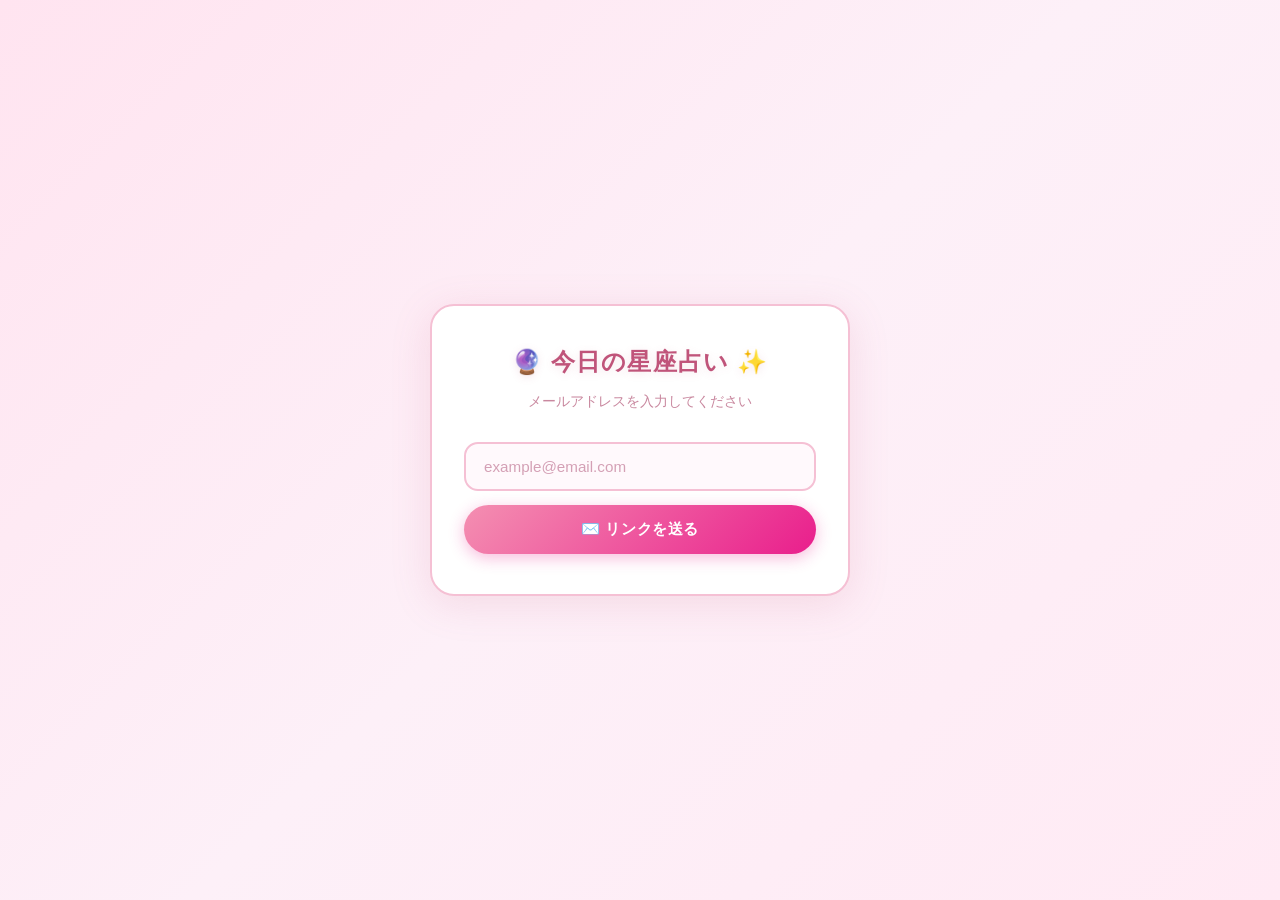
==== index.html @ a54e71fd "Add files via upload" ====
<!DOCTYPE html>
<html lang="ja">
<head>
  <meta charset="UTF-8">
  <meta name="viewport" content="width=device-width, initial-scale=1.0">
  <title>🔮 今日の星座占い ✨</title>

  <!-- PWA -->
  <link rel="manifest" href="manifest.json">
  <meta name="theme-color" content="#ff69b4">

  <!-- iOS ホーム画面対応 -->
  <meta name="apple-mobile-web-app-capable" content="yes">
  <meta name="apple-mobile-web-app-status-bar-style" content="black-translucent">
  <meta name="apple-mobile-web-app-title" content="星座占い">
  <link rel="apple-touch-icon" href="icons/icon-192.png">

  <link rel="stylesheet" href="style.css">
</head>
<body>
  <!-- 認証画面 -->
  <div id="auth-screen" class="auth-screen" hidden>
    <div class="auth-card">
      <h1 class="auth-title">🔮 今日の星座占い ✨</h1>
      <p class="auth-subtitle">メールアドレスを入力してください</p>

      <div id="auth-form-area">
        <div class="auth-input-wrap">
          <input
            type="email"
            id="auth-email"
            class="auth-input"
            placeholder="example@email.com"
            autocomplete="email"
          />
        </div>
        <button id="auth-submit-btn" class="auth-submit-btn">
          ✉️ リンクを送る
        </button>
        <p id="auth-error" class="auth-error" hidden></p>
      </div>

    </div>
  </div>

  <div class="container" hidden>
    <header>
      <h1>🔮 今日の星座占い ✨</h1>
      <p class="date" id="today-date"></p>
    </header>

    <!-- Page: top -->
    <section id="page-top" class="page">

      <!-- PWAインストールバナー -->
      <div id="install-banner" class="install-banner" hidden>
        <span class="install-banner-icon">📲</span>
        <span class="install-banner-text" id="install-banner-text">ホーム画面に追加できるよ！</span>
        <button id="install-btn" class="install-btn">追加する</button>
        <button id="install-close" class="install-close" aria-label="閉じる">✕</button>
      </div>

      <!-- iOSインストール手順ポップアップ -->
      <div id="ios-popup-overlay" class="ios-popup-overlay" hidden></div>
      <div id="ios-popup" class="ios-popup" hidden>
        <button id="ios-popup-close" class="ios-popup-close" aria-label="閉じる">✕</button>
        <p class="ios-popup-title">📲 ホーム画面への追加方法</p>
        <ul class="ios-steps">
          <li>
            <span class="step-num">1</span>
            <span class="step-body">画面下部の <strong>共有ボタン</strong> をタップ<br><span class="step-sub">「⬆️」のマークのボタンです</span></span>
          </li>
          <li>
            <span class="step-num">2</span>
            <span class="step-body">メニューをスクロールして<br><strong>「ホーム画面に追加」</strong> をタップ<br><span class="step-sub">「＋」マークのアイコンが目印です</span></span>
          </li>
          <li>
            <span class="step-num">3</span>
            <span class="step-body">右上の <strong>「追加」</strong> をタップして完了！<br><span class="step-sub">アプリのように起動できるよ🌟</span></span>
          </li>
        </ul>
      </div>

      <p class="label">💫 星座を選んでね 💫</p>
      <div class="sign-grid" id="sign-grid"></div>
    </section>

    <!-- Page: 総合運 -->
    <section id="page-overall" class="page" hidden>
      <div class="fortune-title-block">
        <h2 class="fortune-title" id="overall-title"></h2>
        <p class="lucky-inline">
          <span>🍀 ラッキーカラー：<span id="lucky-color"></span></span>
          <span>🔢 ラッキーナンバー：<span id="lucky-number"></span></span>
        </p>
      </div>
      <div class="fortune-card card-overall">
        <div class="stars" id="stars-overall"></div>
        <p class="fortune-text" id="text-overall"></p>
      </div>
      <div class="nav-buttons">
        <button class="nav-btn back-btn" id="overall-back">← 戻る</button>
        <button class="nav-btn next-btn" id="overall-next">次へ →</button>
      </div>
    </section>

    <!-- Page: 恋愛運 -->
    <section id="page-love" class="page" hidden>
      <div class="fortune-title-block">
        <h2 class="fortune-title" id="love-title"></h2>
      </div>
      <div class="fortune-card card-love">
        <div class="stars" id="stars-love"></div>
        <p class="fortune-text" id="text-love"></p>
      </div>
      <div class="nav-buttons">
        <button class="nav-btn back-btn" id="love-back">← 戻る</button>
        <button class="nav-btn next-btn" id="love-next">次へ →</button>
      </div>
    </section>

    <!-- Page: 仕事運 -->
    <section id="page-work" class="page" hidden>
      <div class="fortune-title-block">
        <h2 class="fortune-title" id="work-title"></h2>
      </div>
      <div class="fortune-card card-work">
        <div class="stars" id="stars-work"></div>
        <p class="fortune-text" id="text-work"></p>
      </div>
      <div class="nav-buttons">
        <button class="nav-btn back-btn" id="work-back">← 戻る</button>
        <button class="nav-btn next-btn" id="work-next">次へ →</button>
      </div>
    </section>

    <!-- Page: 金運 -->
    <section id="page-money" class="page" hidden>
      <div class="fortune-title-block">
        <h2 class="fortune-title" id="money-title"></h2>
      </div>
      <div class="fortune-card card-money">
        <div class="stars" id="stars-money"></div>
        <p class="fortune-text" id="text-money"></p>
      </div>
      <div class="nav-buttons">
        <button class="nav-btn back-btn" id="money-back">← 戻る</button>
        <button class="nav-btn next-btn next-btn-top" id="money-next">🏠 トップへ</button>
      </div>
    </section>
  </div>

  <script src="auth.js"></script>
  <script src="script.js"></script>
  <script>
    if ('serviceWorker' in navigator) {
      navigator.serviceWorker.register('./service-worker.js');
    }
  </script>
</body>
</html>
---- style.css ----
/* ── Auth Screen ── */
.auth-screen {
  position: fixed;
  inset: 0;
  background: linear-gradient(135deg, #ffe4f0 0%, #fdf0f8 50%, #ffeaf4 100%);
  display: flex;
  align-items: center;
  justify-content: center;
  z-index: 200;
  padding: 20px;
}

.auth-card {
  background: #fff;
  border-radius: 24px;
  padding: 40px 32px;
  border: 2px solid #f5c0d4;
  box-shadow: 0 8px 40px rgba(192, 84, 122, 0.15);
  width: 100%;
  max-width: 420px;
  text-align: center;
  animation: pageEnter 0.4s cubic-bezier(0.34, 1.56, 0.64, 1);
}

.auth-title {
  font-size: 1.5rem;
  font-weight: 700;
  color: #c0547a;
  letter-spacing: 0.05em;
  text-shadow: 0 2px 8px rgba(192, 84, 122, 0.15);
  margin-bottom: 12px;
}

.auth-subtitle {
  font-size: 0.85rem;
  color: #c9889f;
  line-height: 1.7;
  margin-bottom: 28px;
}

.auth-input-wrap {
  margin-bottom: 14px;
}

.auth-input {
  width: 100%;
  padding: 14px 18px;
  border: 2px solid #f5c0d4;
  border-radius: 14px;
  font-size: 0.95rem;
  font-family: inherit;
  color: #5a3a4a;
  background: #fff9fc;
  outline: none;
  transition: border-color 0.2s ease, box-shadow 0.2s ease;
}

.auth-input:focus {
  border-color: #e8799c;
  box-shadow: 0 0 0 3px rgba(232, 121, 156, 0.15);
}

.auth-input::placeholder {
  color: #d4a0b5;
}

.auth-submit-btn {
  width: 100%;
  padding: 14px;
  background: linear-gradient(135deg, #f48fb1, #e91e8c);
  border: none;
  border-radius: 50px;
  color: #fff;
  font-family: inherit;
  font-size: 0.95rem;
  font-weight: 700;
  cursor: pointer;
  box-shadow: 0 4px 16px rgba(233, 30, 140, 0.3);
  transition: all 0.2s ease;
  letter-spacing: 0.04em;
}

.auth-submit-btn:hover {
  transform: translateY(-2px);
  box-shadow: 0 6px 20px rgba(233, 30, 140, 0.4);
}

.auth-submit-btn:disabled {
  opacity: 0.6;
  cursor: not-allowed;
  transform: none;
}

.auth-error {
  margin-top: 10px;
  font-size: 0.8rem;
  color: #e05a7a;
  background: #fff0f3;
  border: 1px solid #f5c0d4;
  border-radius: 10px;
  padding: 8px 14px;
}

.auth-sent-area {
  animation: pageEnter 0.4s cubic-bezier(0.34, 1.56, 0.64, 1);
}

.auth-sent-icon {
  font-size: 3rem;
  margin-bottom: 14px;
}

.auth-sent-title {
  font-size: 1.1rem;
  font-weight: 700;
  color: #c0547a;
  margin-bottom: 10px;
}

.auth-sent-desc {
  font-size: 0.84rem;
  color: #c9889f;
  line-height: 1.7;
  margin-bottom: 20px;
}

.auth-resend-btn {
  font-family: inherit;
  font-size: 0.8rem;
  font-weight: 600;
  padding: 8px 22px;
  border-radius: 50px;
  border: 2px solid #f5c0d4;
  background: #fff;
  color: #c0547a;
  cursor: pointer;
  transition: all 0.2s ease;
}

.auth-resend-btn:hover {
  border-color: #e8799c;
  box-shadow: 0 2px 8px rgba(192, 84, 122, 0.18);
}

*, *::before, *::after {
  box-sizing: border-box;
  margin: 0;
  padding: 0;
}

body {
  font-family: 'Hiragino Kaku Gothic ProN', 'Hiragino Sans', sans-serif;
  background: linear-gradient(135deg, #ffe4f0 0%, #fdf0f8 50%, #ffeaf4 100%);
  min-height: 100vh;
  color: #5a3a4a;
}

.container {
  max-width: 660px;
  margin: 0 auto;
  padding: 40px 20px 100px;
}

/* Header */
header {
  text-align: center;
  margin-bottom: 36px;
}

h1 {
  font-size: 1.6rem;
  font-weight: 700;
  color: #c0547a;
  letter-spacing: 0.05em;
  text-shadow: 0 2px 8px rgba(192, 84, 122, 0.15);
}

.date {
  margin-top: 8px;
  font-size: 0.8rem;
  color: #c9889f;
}

/* Page transitions */
.page {
  animation: pageEnter 0.35s cubic-bezier(0.34, 1.56, 0.64, 1);
}

@keyframes pageEnter {
  from { opacity: 0; transform: scale(0.97) translateY(10px); }
  to   { opacity: 1; transform: scale(1) translateY(0); }
}

/* ── PWA Install Banner ── */
.install-banner {
  display: flex;
  align-items: center;
  gap: 8px;
  background: linear-gradient(135deg, #fff0f7, #ffe4f0);
  border: 1.5px solid #f5c0d4;
  border-radius: 14px;
  padding: 10px 12px;
  margin-bottom: 16px;
  box-shadow: 0 2px 10px rgba(192, 84, 122, 0.12);
  animation: pageEnter 0.4s cubic-bezier(0.34, 1.56, 0.64, 1);
}

.install-banner-icon {
  font-size: 1.3rem;
  flex-shrink: 0;
}

.install-banner-text {
  flex: 1;
  font-size: 0.78rem;
  font-weight: 600;
  color: #c0547a;
  line-height: 1.4;
}

.install-btn {
  font-family: inherit;
  font-size: 0.75rem;
  font-weight: 700;
  padding: 6px 14px;
  border-radius: 50px;
  border: none;
  background: linear-gradient(135deg, #f48fb1, #e91e8c);
  color: #fff;
  cursor: pointer;
  white-space: nowrap;
  box-shadow: 0 2px 8px rgba(233, 30, 140, 0.3);
  flex-shrink: 0;
  transition: all 0.2s ease;
}

.install-btn:hover {
  box-shadow: 0 4px 12px rgba(233, 30, 140, 0.45);
  transform: translateY(-1px);
}

.install-close {
  background: none;
  border: none;
  color: #c9889f;
  font-size: 0.85rem;
  cursor: pointer;
  padding: 2px 4px;
  flex-shrink: 0;
  line-height: 1;
  transition: color 0.15s;
}

.install-close:hover {
  color: #c0547a;
}

/* ── iOS Popup ── */
.ios-popup-overlay {
  position: fixed;
  inset: 0;
  background: rgba(90, 40, 60, 0.4);
  backdrop-filter: blur(2px);
  z-index: 100;
}

.ios-popup {
  position: fixed;
  bottom: 0;
  left: 50%;
  transform: translateX(-50%);
  width: min(96vw, 460px);
  background: #fff;
  border-radius: 24px 24px 0 0;
  padding: 28px 24px 40px;
  z-index: 101;
  box-shadow: 0 -4px 32px rgba(192, 84, 122, 0.2);
  animation: slideUp 0.35s cubic-bezier(0.34, 1.3, 0.64, 1);
}

@keyframes slideUp {
  from { transform: translateX(-50%) translateY(100%); }
  to   { transform: translateX(-50%) translateY(0); }
}

.ios-popup-close {
  position: absolute;
  top: 14px;
  right: 16px;
  background: #f5e0ea;
  border: none;
  border-radius: 50%;
  width: 28px;
  height: 28px;
  font-size: 0.8rem;
  color: #c0547a;
  cursor: pointer;
  display: flex;
  align-items: center;
  justify-content: center;
  transition: background 0.15s;
}

.ios-popup-close:hover {
  background: #f5c0d4;
}

.ios-popup-title {
  font-size: 1rem;
  font-weight: 700;
  color: #c0547a;
  text-align: center;
  margin-bottom: 20px;
  letter-spacing: 0.03em;
}

.ios-steps {
  list-style: none;
  display: flex;
  flex-direction: column;
  gap: 14px;
}

.ios-steps li {
  display: flex;
  align-items: flex-start;
  gap: 12px;
}

.step-num {
  flex-shrink: 0;
  width: 26px;
  height: 26px;
  border-radius: 50%;
  background: linear-gradient(135deg, #f48fb1, #e91e8c);
  color: #fff;
  font-size: 0.78rem;
  font-weight: 700;
  display: flex;
  align-items: center;
  justify-content: center;
  margin-top: 1px;
}

.step-body {
  font-size: 0.85rem;
  color: #7a5060;
  line-height: 1.6;
}

.step-body strong {
  color: #c0547a;
}

.step-sub {
  font-size: 0.75rem;
  color: #c9889f;
}

/* Sign selector */
.label {
  font-size: 0.85rem;
  color: #c0547a;
  text-align: center;
  margin-bottom: 16px;
  font-weight: 600;
  letter-spacing: 0.05em;
}

.sign-grid {
  display: grid;
  grid-template-columns: repeat(4, 1fr);
  gap: 10px;
}

.sign-btn {
  background: #fff;
  border: 2px solid #f5c0d4;
  border-radius: 16px;
  padding: 14px 6px;
  cursor: pointer;
  text-align: center;
  transition: all 0.2s ease;
  display: flex;
  flex-direction: column;
  align-items: center;
  gap: 5px;
  box-shadow: 0 2px 8px rgba(192, 84, 122, 0.08);
}

.sign-btn:hover {
  border-color: #e8799c;
  transform: translateY(-2px);
  box-shadow: 0 6px 16px rgba(192, 84, 122, 0.18);
}

.sign-btn .btn-emoji {
  font-size: 1.5rem;
  line-height: 1;
}

.sign-btn .btn-name {
  font-size: 0.62rem;
  font-weight: 600;
  letter-spacing: 0.02em;
  color: #c0547a;
}

/* Fortune title block */
.fortune-title-block {
  text-align: center;
  margin-bottom: 24px;
  background: #fff;
  border-radius: 20px;
  padding: 24px 20px;
  border: 2px solid #f5c0d4;
  box-shadow: 0 4px 16px rgba(192, 84, 122, 0.1);
}

.fortune-title {
  font-size: 1.65rem;
  font-weight: 700;
  color: #c0547a;
  letter-spacing: 0.03em;
  line-height: 1.4;
}

@media (max-width: 420px) {
  .fortune-title {
    font-size: 1.3rem;
  }
}

/* Fortune card */
.fortune-card {
  background: #fff;
  border-radius: 18px;
  padding: 28px 24px;
  border: 2px solid #f5c0d4;
  box-shadow: 0 3px 12px rgba(192, 84, 122, 0.08);
  margin-bottom: 16px;
}

.card-overall { border-color: #f5c0d4; }
.card-love    { border-color: #f9b4cc; }
.card-work    { border-color: #c8d8f5; }
.card-money   { border-color: #b8e8c8; }

.stars {
  font-size: 1.3rem;
  margin-bottom: 16px;
  letter-spacing: 2px;
}

.fortune-text {
  font-size: 0.9rem;
  line-height: 1.85;
  color: #7a5060;
}

/* Lucky inline (総合運タイトル下) */
.lucky-inline {
  display: flex;
  justify-content: center;
  flex-wrap: wrap;
  gap: 16px;
  margin-top: 10px;
  font-size: 0.75rem;
  color: #c9889f;
  font-weight: 600;
}

/* Lucky boxes */
.lucky-box {
  background: #fff;
  border-radius: 14px;
  padding: 14px 20px;
  border: 2px solid #f5c0d4;
  display: flex;
  align-items: center;
  justify-content: space-between;
  margin-bottom: 10px;
  box-shadow: 0 2px 8px rgba(192, 84, 122, 0.07);
}

.lucky-title {
  font-size: 0.78rem;
  color: #c9889f;
  font-weight: 600;
}

.lucky-value {
  font-size: 0.85rem;
  font-weight: 700;
  color: #c0547a;
  background: linear-gradient(135deg, #fce4ec, #ffeaf4);
  padding: 4px 14px;
  border-radius: 20px;
  border: 1px solid #f5c0d4;
}

/* Navigation buttons */
.nav-buttons {
  display: flex;
  justify-content: space-between;
  align-items: center;
  margin-top: 28px;
}

.nav-btn {
  font-family: inherit;
  font-size: 0.88rem;
  font-weight: 700;
  padding: 12px 24px;
  border-radius: 50px;
  cursor: pointer;
  transition: all 0.2s ease;
  letter-spacing: 0.04em;
}

.back-btn {
  background: #fff;
  border: 2px solid #f5c0d4;
  color: #c0547a;
  box-shadow: 0 2px 8px rgba(192, 84, 122, 0.08);
}

.back-btn:hover {
  border-color: #e8799c;
  transform: translateX(-2px);
  box-shadow: 0 4px 12px rgba(192, 84, 122, 0.18);
}

.next-btn {
  background: linear-gradient(135deg, #f48fb1, #e91e8c);
  border: none;
  color: #fff;
  box-shadow: 0 4px 16px rgba(233, 30, 140, 0.3);
}

.next-btn:hover {
  transform: translateX(2px);
  box-shadow: 0 6px 20px rgba(233, 30, 140, 0.4);
}

.next-btn-top {
  background: linear-gradient(135deg, #a78bfa, #c084fc);
  box-shadow: 0 4px 16px rgba(167, 139, 250, 0.35);
}

.next-btn-top:hover {
  box-shadow: 0 6px 20px rgba(167, 139, 250, 0.5);
}

@media (max-width: 420px) {
  .sign-grid {
    grid-template-columns: repeat(3, 1fr);
  }
  h1 {
    font-size: 1.3rem;
  }
  .nav-btn {
    padding: 10px 18px;
    font-size: 0.82rem;
  }
}
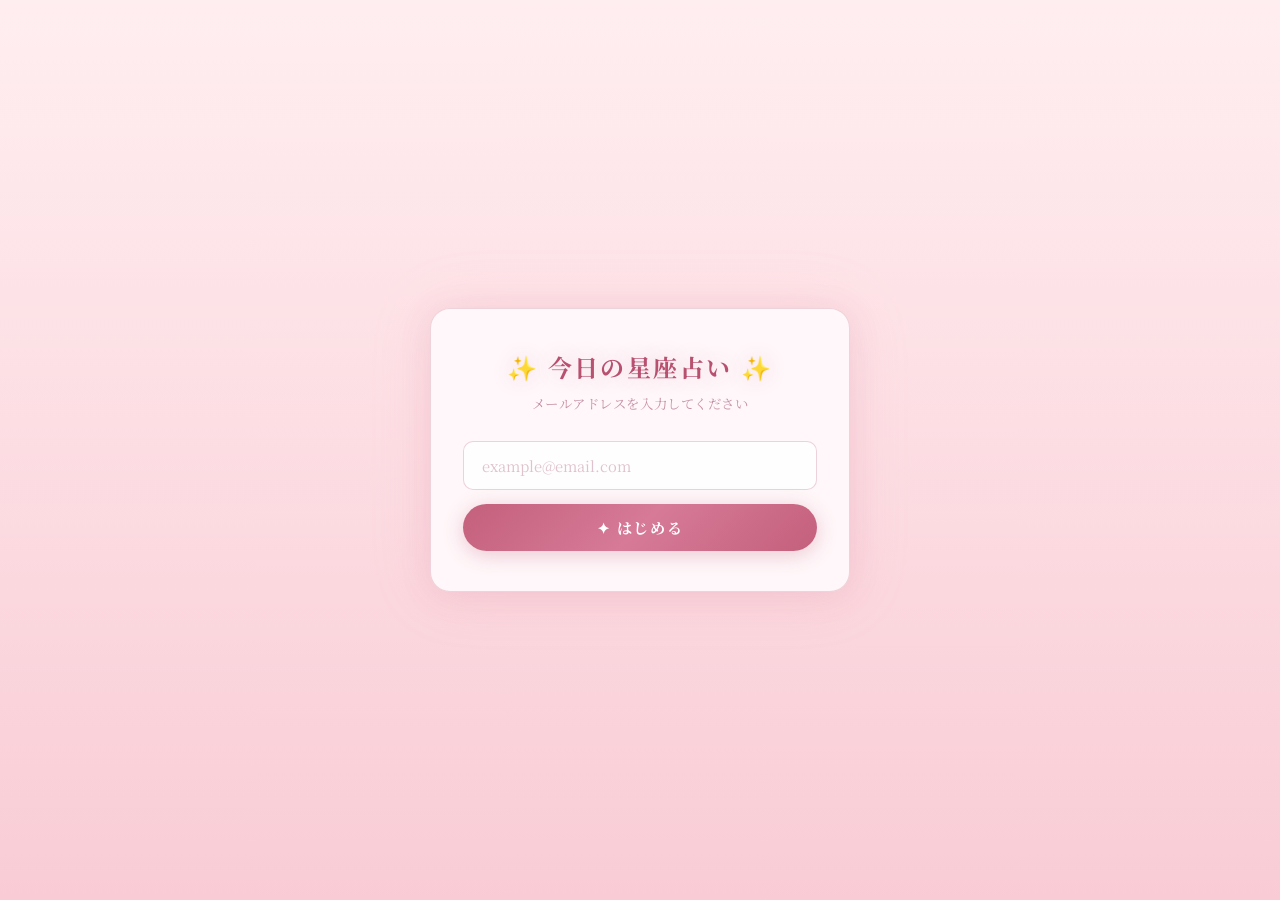
==== commit d797edc2: "Add files via upload" ====
--- a/index.html
+++ b/index.html
@@ -3,11 +3,12 @@
 <head>
   <meta charset="UTF-8">
   <meta name="viewport" content="width=device-width, initial-scale=1.0">
-  <title>🔮 今日の星座占い ✨</title>
+  <title>✨ 今日の星座占い ✨</title>
+  <link rel="icon" href="favicon.png" type="image/png">
 
   <!-- PWA -->
   <link rel="manifest" href="manifest.json">
-  <meta name="theme-color" content="#ff69b4">
+  <meta name="theme-color" content="#0d1540">
 
   <!-- iOS ホーム画面対応 -->
   <meta name="apple-mobile-web-app-capable" content="yes">
@@ -18,10 +19,14 @@
   <link rel="stylesheet" href="style.css">
 </head>
 <body>
+
+  <!-- 星空背景 -->
+  <div id="stars-bg"></div>
+
   <!-- 認証画面 -->
   <div id="auth-screen" class="auth-screen" hidden>
     <div class="auth-card">
-      <h1 class="auth-title">🔮 今日の星座占い ✨</h1>
+      <h1 class="auth-title">✨ 今日の星座占い ✨</h1>
       <p class="auth-subtitle">メールアドレスを入力してください</p>
 
       <div id="auth-form-area">
@@ -35,7 +40,7 @@
           />
         </div>
         <button id="auth-submit-btn" class="auth-submit-btn">
-          ✉️ リンクを送る
+          ✦ はじめる
         </button>
         <p id="auth-error" class="auth-error" hidden></p>
       </div>
@@ -45,7 +50,7 @@
 
   <div class="container" hidden>
     <header>
-      <h1>🔮 今日の星座占い ✨</h1>
+      <h1>✦ 美女の星占い ✦</h1>
       <p class="date" id="today-date"></p>
     </header>
 
@@ -55,7 +60,7 @@
       <!-- PWAインストールバナー -->
       <div id="install-banner" class="install-banner" hidden>
         <span class="install-banner-icon">📲</span>
-        <span class="install-banner-text" id="install-banner-text">ホーム画面に追加できるよ！</span>
+        <span class="install-banner-text" id="install-banner-text">ホーム画面に追加できます</span>
         <button id="install-btn" class="install-btn">追加する</button>
         <button id="install-close" class="install-close" aria-label="閉じる">✕</button>
       </div>
@@ -76,74 +81,134 @@
           </li>
           <li>
             <span class="step-num">3</span>
-            <span class="step-body">右上の <strong>「追加」</strong> をタップして完了！<br><span class="step-sub">アプリのように起動できるよ🌟</span></span>
+            <span class="step-body">右上の <strong>「追加」</strong> をタップして完了<br><span class="step-sub">アプリのように起動できます ✦</span></span>
           </li>
         </ul>
       </div>
 
-      <p class="label">💫 星座を選んでね 💫</p>
+      <p class="label">✦ 星座を選んでください ✦</p>
       <div class="sign-grid" id="sign-grid"></div>
     </section>
 
     <!-- Page: 総合運 -->
-    <section id="page-overall" class="page" hidden>
-      <div class="fortune-title-block">
-        <h2 class="fortune-title" id="overall-title"></h2>
-        <p class="lucky-inline">
-          <span>🍀 ラッキーカラー：<span id="lucky-color"></span></span>
-          <span>🔢 ラッキーナンバー：<span id="lucky-number"></span></span>
-        </p>
-      </div>
-      <div class="fortune-card card-overall">
+    <section id="page-overall" class="page fortune-page" hidden>
+      <div class="fortune-img-area">
+        <div class="fortune-page-heading">✦ 美女の星占い ✦</div>
+        <div class="fortune-img-frame">
+          <img class="fortune-img" id="beauty-img-overall" src="" alt="">
+          <div class="sign-overlay-top">
+            <div class="sign-icon-sm" id="portrait-overall"></div>
+            <span class="sign-header-name" id="charname-overall"></span>
+          </div>
+          <div class="lucky-overlay">
+            <div class="lucky-overlay-inner">
+              <span class="lucky-overlay-badge">✦ ラッキーカラー：<span id="lucky-color"></span></span>
+              <span class="lucky-overlay-badge">✦ ラッキーナンバー：<span id="lucky-number"></span></span>
+            </div>
+          </div>
+        </div>
+        <div class="fortune-title-below">
+          <h2 class="fortune-title" id="overall-title"></h2>
+        </div>
+      </div>
+      <div class="fortune-content card-overall">
         <div class="stars" id="stars-overall"></div>
         <p class="fortune-text" id="text-overall"></p>
       </div>
-      <div class="nav-buttons">
+      <div class="nav-buttons fortune-nav">
         <button class="nav-btn back-btn" id="overall-back">← 戻る</button>
         <button class="nav-btn next-btn" id="overall-next">次へ →</button>
       </div>
     </section>
 
     <!-- Page: 恋愛運 -->
-    <section id="page-love" class="page" hidden>
-      <div class="fortune-title-block">
-        <h2 class="fortune-title" id="love-title"></h2>
-      </div>
-      <div class="fortune-card card-love">
+    <section id="page-love" class="page fortune-page" hidden>
+      <div class="fortune-img-area">
+        <div class="fortune-page-heading">✦ 美女の星占い ✦</div>
+        <div class="fortune-img-frame">
+          <img class="fortune-img" id="beauty-img-love" src="" alt="">
+          <div class="sign-overlay-top">
+            <div class="sign-icon-sm" id="portrait-love"></div>
+            <span class="sign-header-name" id="charname-love"></span>
+          </div>
+          <div class="lucky-overlay">
+            <div class="lucky-overlay-inner">
+              <span class="lucky-overlay-badge">✦ ラッキーカラー：<span id="lucky-color-love"></span></span>
+              <span class="lucky-overlay-badge">✦ ラッキーナンバー：<span id="lucky-number-love"></span></span>
+            </div>
+          </div>
+        </div>
+        <div class="fortune-title-below">
+          <h2 class="fortune-title" id="love-title"></h2>
+        </div>
+      </div>
+      <div class="fortune-content card-love">
         <div class="stars" id="stars-love"></div>
         <p class="fortune-text" id="text-love"></p>
       </div>
-      <div class="nav-buttons">
+      <div class="nav-buttons fortune-nav">
         <button class="nav-btn back-btn" id="love-back">← 戻る</button>
         <button class="nav-btn next-btn" id="love-next">次へ →</button>
       </div>
     </section>
 
     <!-- Page: 仕事運 -->
-    <section id="page-work" class="page" hidden>
-      <div class="fortune-title-block">
-        <h2 class="fortune-title" id="work-title"></h2>
-      </div>
-      <div class="fortune-card card-work">
+    <section id="page-work" class="page fortune-page" hidden>
+      <div class="fortune-img-area">
+        <div class="fortune-page-heading">✦ 美女の星占い ✦</div>
+        <div class="fortune-img-frame">
+          <img class="fortune-img" id="beauty-img-work" src="" alt="">
+          <div class="sign-overlay-top">
+            <div class="sign-icon-sm" id="portrait-work"></div>
+            <span class="sign-header-name" id="charname-work"></span>
+          </div>
+          <div class="lucky-overlay">
+            <div class="lucky-overlay-inner">
+              <span class="lucky-overlay-badge">✦ ラッキーカラー：<span id="lucky-color-work"></span></span>
+              <span class="lucky-overlay-badge">✦ ラッキーナンバー：<span id="lucky-number-work"></span></span>
+            </div>
+          </div>
+        </div>
+        <div class="fortune-title-below">
+          <h2 class="fortune-title" id="work-title"></h2>
+        </div>
+      </div>
+      <div class="fortune-content card-work">
         <div class="stars" id="stars-work"></div>
         <p class="fortune-text" id="text-work"></p>
       </div>
-      <div class="nav-buttons">
+      <div class="nav-buttons fortune-nav">
         <button class="nav-btn back-btn" id="work-back">← 戻る</button>
         <button class="nav-btn next-btn" id="work-next">次へ →</button>
       </div>
     </section>
 
     <!-- Page: 金運 -->
-    <section id="page-money" class="page" hidden>
-      <div class="fortune-title-block">
-        <h2 class="fortune-title" id="money-title"></h2>
-      </div>
-      <div class="fortune-card card-money">
+    <section id="page-money" class="page fortune-page" hidden>
+      <div class="fortune-img-area">
+        <div class="fortune-page-heading">✦ 美女の星占い ✦</div>
+        <div class="fortune-img-frame">
+          <img class="fortune-img" id="beauty-img-money" src="" alt="">
+          <div class="sign-overlay-top">
+            <div class="sign-icon-sm" id="portrait-money"></div>
+            <span class="sign-header-name" id="charname-money"></span>
+          </div>
+          <div class="lucky-overlay">
+            <div class="lucky-overlay-inner">
+              <span class="lucky-overlay-badge">✦ ラッキーカラー：<span id="lucky-color-money"></span></span>
+              <span class="lucky-overlay-badge">✦ ラッキーナンバー：<span id="lucky-number-money"></span></span>
+            </div>
+          </div>
+        </div>
+        <div class="fortune-title-below">
+          <h2 class="fortune-title" id="money-title"></h2>
+        </div>
+      </div>
+      <div class="fortune-content card-money">
         <div class="stars" id="stars-money"></div>
         <p class="fortune-text" id="text-money"></p>
       </div>
-      <div class="nav-buttons">
+      <div class="nav-buttons fortune-nav">
         <button class="nav-btn back-btn" id="money-back">← 戻る</button>
         <button class="nav-btn next-btn next-btn-top" id="money-next">🏠 トップへ</button>
       </div>
@@ -156,6 +221,18 @@
     if ('serviceWorker' in navigator) {
       navigator.serviceWorker.register('./service-worker.js');
     }
+    // 桜の花びら生成
+    (function() {
+      const bg = document.getElementById('stars-bg');
+      for (let i = 0; i < 28; i++) {
+        const b = document.createElement('span');
+        b.className = 'cherry-blossom';
+        const size = (Math.random() * 0.7 + 0.75).toFixed(2);
+        b.textContent = '🌸';
+        b.style.cssText = `font-size:${size}rem;left:${Math.random()*100}vw;top:${Math.random()*100}vh;animation-duration:${5+Math.random()*7}s;animation-delay:${Math.random()*6}s;`;
+        bg.appendChild(b);
+      }
+    })();
   </script>
 </body>
 </html>
--- a/style.css
+++ b/style.css
@@ -1,8 +1,56 @@
+@import url('https://fonts.googleapis.com/css2?family=Noto+Serif+JP:wght@300;400;500;700&display=swap');
+
+*, *::before, *::after { box-sizing: border-box; margin: 0; padding: 0; }
+
+:root {
+  --rose:       #b85070;
+  --rose-light: #d67a98;
+  --rose-dark:  #944862;
+  --bg-top:     #ffeef0;
+  --bg-mid:     #ffdde2;
+  --bg-btm:     #f9ccd5;
+  --card-bg:    rgba(255, 240, 245, 0.92);
+  --card-border:rgba(184, 80, 112, 0.22);
+  --text-main:  #9d6478;
+  --text-sub:   #c490a4;
+}
+
+body {
+  font-family: 'Noto Serif JP', 'Hiragino Mincho ProN', serif;
+  background: linear-gradient(180deg, var(--bg-top) 0%, var(--bg-mid) 50%, var(--bg-btm) 100%);
+  min-height: 100vh;
+  color: var(--text-main);
+  overflow-x: hidden;
+}
+
+/* ── Cherry Blossom Background ── */
+#stars-bg {
+  position: fixed;
+  inset: 0;
+  pointer-events: none;
+  z-index: 0;
+  overflow: hidden;
+}
+
+.cherry-blossom {
+  position: absolute;
+  pointer-events: none;
+  opacity: 0.35;
+  animation: floatBlossom ease-in-out infinite;
+  user-select: none;
+}
+
+@keyframes floatBlossom {
+  0%, 100% { transform: translateY(0) rotate(-5deg);   opacity: 0.35; }
+  33%       { transform: translateY(-18px) rotate(6deg); opacity: 0.28; }
+  66%       { transform: translateY(-8px) rotate(-9deg); opacity: 0.38; }
+}
+
 /* ── Auth Screen ── */
 .auth-screen {
   position: fixed;
   inset: 0;
-  background: linear-gradient(135deg, #ffe4f0 0%, #fdf0f8 50%, #ffeaf4 100%);
+  background: linear-gradient(180deg, var(--bg-top) 0%, var(--bg-btm) 100%);
   display: flex;
   align-items: center;
   justify-content: center;
@@ -11,63 +59,64 @@
 }
 
 .auth-card {
-  background: #fff;
-  border-radius: 24px;
+  background: rgba(255, 248, 250, 0.97);
+  border-radius: 20px;
   padding: 40px 32px;
-  border: 2px solid #f5c0d4;
-  box-shadow: 0 8px 40px rgba(192, 84, 122, 0.15);
+  border: 1px solid var(--card-border);
+  box-shadow: 0 4px 32px rgba(184,80,112,0.12), 0 0 60px rgba(255,180,200,0.18);
   width: 100%;
   max-width: 420px;
   text-align: center;
-  animation: pageEnter 0.4s cubic-bezier(0.34, 1.56, 0.64, 1);
+  animation: fadeUp 0.5s ease;
+}
+
+@keyframes fadeUp {
+  from { opacity: 0; transform: translateY(16px); }
+  to   { opacity: 1; transform: translateY(0); }
 }
 
 .auth-title {
   font-size: 1.5rem;
   font-weight: 700;
-  color: #c0547a;
-  letter-spacing: 0.05em;
-  text-shadow: 0 2px 8px rgba(192, 84, 122, 0.15);
-  margin-bottom: 12px;
+  color: var(--rose);
+  text-shadow: 0 0 20px rgba(184,80,112,0.25);
+  margin-bottom: 10px;
+  letter-spacing: 0.1em;
 }
 
 .auth-subtitle {
-  font-size: 0.85rem;
-  color: #c9889f;
-  line-height: 1.7;
+  font-size: 0.84rem;
+  color: var(--text-sub);
   margin-bottom: 28px;
-}
-
-.auth-input-wrap {
-  margin-bottom: 14px;
-}
+  letter-spacing: 0.04em;
+}
+
+.auth-input-wrap { margin-bottom: 14px; }
 
 .auth-input {
   width: 100%;
-  padding: 14px 18px;
-  border: 2px solid #f5c0d4;
-  border-radius: 14px;
-  font-size: 0.95rem;
+  padding: 13px 18px;
+  border: 1px solid rgba(184,80,112,0.25);
+  border-radius: 10px;
+  font-size: 0.92rem;
   font-family: inherit;
-  color: #5a3a4a;
-  background: #fff9fc;
+  color: var(--rose-dark);
+  background: rgba(255,255,255,0.85);
   outline: none;
-  transition: border-color 0.2s ease, box-shadow 0.2s ease;
+  transition: border-color 0.2s, box-shadow 0.2s;
 }
 
 .auth-input:focus {
-  border-color: #e8799c;
-  box-shadow: 0 0 0 3px rgba(232, 121, 156, 0.15);
-}
-
-.auth-input::placeholder {
-  color: #d4a0b5;
-}
+  border-color: var(--rose);
+  box-shadow: 0 0 0 2px rgba(184,80,112,0.12);
+}
+
+.auth-input::placeholder { color: rgba(196,144,164,0.55); }
 
 .auth-submit-btn {
   width: 100%;
-  padding: 14px;
-  background: linear-gradient(135deg, #f48fb1, #e91e8c);
+  padding: 13px;
+  background: linear-gradient(135deg, #c4607c, #d67a98, #c4607c);
   border: none;
   border-radius: 50px;
   color: #fff;
@@ -75,192 +124,120 @@
   font-size: 0.95rem;
   font-weight: 700;
   cursor: pointer;
-  box-shadow: 0 4px 16px rgba(233, 30, 140, 0.3);
-  transition: all 0.2s ease;
-  letter-spacing: 0.04em;
+  letter-spacing: 0.1em;
+  box-shadow: 0 4px 20px rgba(184,80,112,0.28);
+  transition: all 0.2s;
 }
 
 .auth-submit-btn:hover {
   transform: translateY(-2px);
-  box-shadow: 0 6px 20px rgba(233, 30, 140, 0.4);
-}
-
-.auth-submit-btn:disabled {
-  opacity: 0.6;
-  cursor: not-allowed;
-  transform: none;
-}
+  box-shadow: 0 8px 30px rgba(184,80,112,0.42);
+}
+
+.auth-submit-btn:disabled { opacity: 0.5; cursor: not-allowed; transform: none; }
 
 .auth-error {
   margin-top: 10px;
   font-size: 0.8rem;
-  color: #e05a7a;
-  background: #fff0f3;
-  border: 1px solid #f5c0d4;
-  border-radius: 10px;
+  color: #c04060;
+  background: rgba(200,50,80,0.06);
+  border: 1px solid rgba(200,80,100,0.22);
+  border-radius: 8px;
   padding: 8px 14px;
 }
 
-.auth-sent-area {
-  animation: pageEnter 0.4s cubic-bezier(0.34, 1.56, 0.64, 1);
-}
-
-.auth-sent-icon {
-  font-size: 3rem;
-  margin-bottom: 14px;
-}
-
-.auth-sent-title {
-  font-size: 1.1rem;
-  font-weight: 700;
-  color: #c0547a;
-  margin-bottom: 10px;
-}
-
-.auth-sent-desc {
-  font-size: 0.84rem;
-  color: #c9889f;
-  line-height: 1.7;
-  margin-bottom: 20px;
-}
-
-.auth-resend-btn {
-  font-family: inherit;
-  font-size: 0.8rem;
-  font-weight: 600;
-  padding: 8px 22px;
-  border-radius: 50px;
-  border: 2px solid #f5c0d4;
-  background: #fff;
-  color: #c0547a;
-  cursor: pointer;
-  transition: all 0.2s ease;
-}
-
-.auth-resend-btn:hover {
-  border-color: #e8799c;
-  box-shadow: 0 2px 8px rgba(192, 84, 122, 0.18);
-}
-
-*, *::before, *::after {
-  box-sizing: border-box;
-  margin: 0;
-  padding: 0;
-}
-
-body {
-  font-family: 'Hiragino Kaku Gothic ProN', 'Hiragino Sans', sans-serif;
-  background: linear-gradient(135deg, #ffe4f0 0%, #fdf0f8 50%, #ffeaf4 100%);
-  min-height: 100vh;
-  color: #5a3a4a;
-}
-
+/* ── Container ── */
 .container {
-  max-width: 660px;
+  max-width: 430px;
   margin: 0 auto;
-  padding: 40px 20px 100px;
-}
-
-/* Header */
+  padding: 28px 16px 100px;
+  position: relative;
+  z-index: 1;
+}
+
+/* ── Header ── */
 header {
   text-align: center;
-  margin-bottom: 36px;
+  margin-bottom: 32px;
+  padding-bottom: 20px;
+  border-bottom: 1px solid rgba(184,80,112,0.18);
 }
 
 h1 {
-  font-size: 1.6rem;
-  font-weight: 700;
-  color: #c0547a;
-  letter-spacing: 0.05em;
-  text-shadow: 0 2px 8px rgba(192, 84, 122, 0.15);
+  font-size: 1.65rem;
+  font-weight: 500;
+  color: #9d2b54;
+  text-shadow: 0 0 20px rgba(157,43,84,0.2), 0 2px 6px rgba(0,0,0,0.06);
+  letter-spacing: 0.12em;
 }
 
 .date {
   margin-top: 8px;
-  font-size: 0.8rem;
-  color: #c9889f;
-}
-
-/* Page transitions */
-.page {
-  animation: pageEnter 0.35s cubic-bezier(0.34, 1.56, 0.64, 1);
-}
-
-@keyframes pageEnter {
-  from { opacity: 0; transform: scale(0.97) translateY(10px); }
-  to   { opacity: 1; transform: scale(1) translateY(0); }
-}
-
-/* ── PWA Install Banner ── */
+  font-size: 0.76rem;
+  color: #7a2545;
+  letter-spacing: 0.08em;
+}
+
+/* ── Page transitions ── */
+.page { animation: pageReveal 0.4s ease; }
+
+@keyframes pageReveal {
+  from { opacity: 0; transform: translateY(14px); }
+  to   { opacity: 1; transform: translateY(0); }
+}
+
+/* ── Install Banner ── */
 .install-banner {
   display: flex;
   align-items: center;
   gap: 8px;
-  background: linear-gradient(135deg, #fff0f7, #ffe4f0);
-  border: 1.5px solid #f5c0d4;
-  border-radius: 14px;
+  background: rgba(184,80,112,0.06);
+  border: 1px solid rgba(184,80,112,0.22);
+  border-radius: 12px;
   padding: 10px 12px;
   margin-bottom: 16px;
-  box-shadow: 0 2px 10px rgba(192, 84, 122, 0.12);
-  animation: pageEnter 0.4s cubic-bezier(0.34, 1.56, 0.64, 1);
-}
-
-.install-banner-icon {
-  font-size: 1.3rem;
-  flex-shrink: 0;
-}
+}
+
+.install-banner-icon { font-size: 1.2rem; flex-shrink: 0; }
 
 .install-banner-text {
   flex: 1;
-  font-size: 0.78rem;
-  font-weight: 600;
-  color: #c0547a;
-  line-height: 1.4;
+  font-size: 0.77rem;
+  color: var(--rose);
+  letter-spacing: 0.03em;
 }
 
 .install-btn {
   font-family: inherit;
-  font-size: 0.75rem;
+  font-size: 0.74rem;
   font-weight: 700;
   padding: 6px 14px;
   border-radius: 50px;
-  border: none;
-  background: linear-gradient(135deg, #f48fb1, #e91e8c);
-  color: #fff;
+  border: 1px solid var(--rose);
+  background: transparent;
+  color: var(--rose);
   cursor: pointer;
   white-space: nowrap;
-  box-shadow: 0 2px 8px rgba(233, 30, 140, 0.3);
-  flex-shrink: 0;
-  transition: all 0.2s ease;
-}
-
-.install-btn:hover {
-  box-shadow: 0 4px 12px rgba(233, 30, 140, 0.45);
-  transform: translateY(-1px);
-}
+  transition: all 0.2s;
+}
+
+.install-btn:hover { background: rgba(184,80,112,0.08); }
 
 .install-close {
   background: none;
   border: none;
-  color: #c9889f;
+  color: var(--text-sub);
   font-size: 0.85rem;
   cursor: pointer;
   padding: 2px 4px;
-  flex-shrink: 0;
-  line-height: 1;
-  transition: color 0.15s;
-}
-
-.install-close:hover {
-  color: #c0547a;
 }
 
 /* ── iOS Popup ── */
 .ios-popup-overlay {
   position: fixed;
   inset: 0;
-  background: rgba(90, 40, 60, 0.4);
-  backdrop-filter: blur(2px);
+  background: rgba(100,30,50,0.4);
+  backdrop-filter: blur(5px);
   z-index: 100;
 }
 
@@ -269,13 +246,15 @@
   bottom: 0;
   left: 50%;
   transform: translateX(-50%);
-  width: min(96vw, 460px);
-  background: #fff;
-  border-radius: 24px 24px 0 0;
+  width: min(96vw, 430px);
+  background: #fff8fa;
+  border: 1px solid rgba(184,80,112,0.28);
+  border-bottom: none;
+  border-radius: 22px 22px 0 0;
   padding: 28px 24px 40px;
   z-index: 101;
-  box-shadow: 0 -4px 32px rgba(192, 84, 122, 0.2);
-  animation: slideUp 0.35s cubic-bezier(0.34, 1.3, 0.64, 1);
+  box-shadow: 0 -8px 40px rgba(184,80,112,0.12);
+  animation: slideUp 0.3s ease;
 }
 
 @keyframes slideUp {
@@ -287,13 +266,13 @@
   position: absolute;
   top: 14px;
   right: 16px;
-  background: #f5e0ea;
-  border: none;
+  background: rgba(184,80,112,0.08);
+  border: 1px solid rgba(184,80,112,0.25);
   border-radius: 50%;
   width: 28px;
   height: 28px;
   font-size: 0.8rem;
-  color: #c0547a;
+  color: var(--rose);
   cursor: pointer;
   display: flex;
   align-items: center;
@@ -301,72 +280,49 @@
   transition: background 0.15s;
 }
 
-.ios-popup-close:hover {
-  background: #f5c0d4;
-}
+.ios-popup-close:hover { background: rgba(184,80,112,0.15); }
 
 .ios-popup-title {
   font-size: 1rem;
   font-weight: 700;
-  color: #c0547a;
+  color: var(--rose);
   text-align: center;
   margin-bottom: 20px;
-  letter-spacing: 0.03em;
-}
-
-.ios-steps {
-  list-style: none;
-  display: flex;
-  flex-direction: column;
-  gap: 14px;
-}
-
-.ios-steps li {
-  display: flex;
-  align-items: flex-start;
-  gap: 12px;
-}
+  letter-spacing: 0.06em;
+}
+
+.ios-steps { list-style: none; display: flex; flex-direction: column; gap: 14px; }
+.ios-steps li { display: flex; align-items: flex-start; gap: 12px; }
 
 .step-num {
   flex-shrink: 0;
   width: 26px;
   height: 26px;
   border-radius: 50%;
-  background: linear-gradient(135deg, #f48fb1, #e91e8c);
+  background: linear-gradient(135deg, var(--rose-dark), var(--rose-light));
   color: #fff;
-  font-size: 0.78rem;
+  font-size: 0.76rem;
   font-weight: 700;
   display: flex;
   align-items: center;
   justify-content: center;
-  margin-top: 1px;
-}
-
-.step-body {
-  font-size: 0.85rem;
-  color: #7a5060;
-  line-height: 1.6;
-}
-
-.step-body strong {
-  color: #c0547a;
-}
-
-.step-sub {
-  font-size: 0.75rem;
-  color: #c9889f;
-}
-
-/* Sign selector */
+}
+
+.step-body { font-size: 0.84rem; color: var(--text-main); line-height: 1.65; }
+.step-body strong { color: var(--rose); }
+.step-sub { font-size: 0.74rem; color: var(--text-sub); }
+
+/* ── Sign Selector Label ── */
 .label {
   font-size: 0.85rem;
-  color: #c0547a;
-  text-align: center;
-  margin-bottom: 16px;
-  font-weight: 600;
-  letter-spacing: 0.05em;
-}
-
+  color: #944862;
+  text-align: center;
+  margin-bottom: 20px;
+  letter-spacing: 0.12em;
+  opacity: 0.9;
+}
+
+/* ── Sign Grid ── */
 .sign-grid {
   display: grid;
   grid-template-columns: repeat(4, 1fr);
@@ -374,193 +330,340 @@
 }
 
 .sign-btn {
-  background: #fff;
-  border: 2px solid #f5c0d4;
-  border-radius: 16px;
-  padding: 14px 6px;
+  background: rgba(255,255,255,0.7);
+  border: 1px solid #e8b8c4;
+  border-radius: 14px;
+  padding: 0;
   cursor: pointer;
   text-align: center;
-  transition: all 0.2s ease;
+  transition: all 0.25s ease;
   display: flex;
   flex-direction: column;
+  align-items: stretch;
+  position: relative;
+  overflow: hidden;
+}
+
+.sign-btn::after {
+  content: '';
+  position: absolute;
+  inset: 0;
+  background: radial-gradient(ellipse at 50% 0%, rgba(214,122,152,0.14), transparent 70%);
+  opacity: 0;
+  transition: opacity 0.25s;
+}
+
+.sign-btn:hover {
+  background: #ffeef0;
+  border-color: #d67a98;
+  transform: translateY(-4px);
+  box-shadow: 0 8px 24px rgba(184,80,112,0.16), 0 0 0 1px rgba(184,80,112,0.1);
+}
+
+.sign-btn:hover::after { opacity: 1; }
+.sign-btn:active { transform: scale(0.96); }
+
+.sign-btn .char-icon { width: 54px; height: 62px; position: relative; z-index: 1; color: #9d2b54; }
+
+.sign-btn-img-wrap {
+  position: relative;
+  width: 100%;
+  overflow: hidden;
+  border-radius: 14px;
+}
+
+.sign-btn-img {
+  width: 100%;
+  aspect-ratio: 9 / 10;
+  object-fit: cover;
+  object-position: center 25%;
+  display: block;
+}
+
+.sign-btn .btn-name {
+  position: absolute;
+  bottom: 0;
+  left: 0;
+  right: 0;
+  font-size: 14px;
+  font-weight: 500;
+  color: #ffffff;
+  letter-spacing: 0.06em;
+  text-align: center;
+  padding: 6px 4px 7px;
+  text-shadow: 0 1px 3px rgba(0,0,0,0.8);
+  z-index: 2;
+  display: flex;
   align-items: center;
-  gap: 5px;
-  box-shadow: 0 2px 8px rgba(192, 84, 122, 0.08);
-}
-
-.sign-btn:hover {
-  border-color: #e8799c;
-  transform: translateY(-2px);
-  box-shadow: 0 6px 16px rgba(192, 84, 122, 0.18);
-}
-
-.sign-btn .btn-emoji {
-  font-size: 1.5rem;
-  line-height: 1;
-}
-
-.sign-btn .btn-name {
-  font-size: 0.62rem;
-  font-weight: 600;
-  letter-spacing: 0.02em;
-  color: #c0547a;
-}
-
-/* Fortune title block */
-.fortune-title-block {
-  text-align: center;
-  margin-bottom: 24px;
-  background: #fff;
-  border-radius: 20px;
-  padding: 24px 20px;
-  border: 2px solid #f5c0d4;
-  box-shadow: 0 4px 16px rgba(192, 84, 122, 0.1);
+  justify-content: center;
+  gap: 4px;
+}
+
+.btn-zodiac-icon {
+  display: inline-flex;
+  width: 14px;
+  height: 14px;
+  flex-shrink: 0;
+  color: #ffffff;
+  filter: drop-shadow(0 1px 3px rgba(0,0,0,0.8));
+}
+
+.btn-zodiac-icon svg {
+  width: 14px;
+  height: 14px;
+  display: block;
+}
+
+/* ── Fortune Pages (full-screen overlay) ── */
+.fortune-page {
+  position: fixed;
+  top: 0;
+  bottom: 0;
+  left: 0;
+  right: 0;
+  margin: 0 auto;
+  width: 100%;
+  max-width: 430px;
+  z-index: 5;
+  flex-direction: column;
+  justify-content: flex-start;
+  overflow: hidden;
+  background: linear-gradient(180deg, var(--bg-top) 0%, var(--bg-mid) 50%, var(--bg-btm) 100%);
+  padding-top: 0;
+}
+
+.fortune-page:not([hidden]) {
+  display: flex;
+}
+
+.fortune-img-area {
+  flex-shrink: 0;
+  padding: 0 16px 0;
+}
+
+.fortune-page-heading {
+  font-size: 1.125rem;
+  color: #9d2b54;
+  text-align: center;
+  letter-spacing: 0.14em;
+  font-weight: 500;
+  padding: 12px 0 0;
+  margin-bottom: 12px;
+  text-shadow: 0 0 16px rgba(157,43,84,0.18);
+}
+
+.sign-overlay-top {
+  position: absolute;
+  top: 10px;
+  left: 10px;
+  z-index: 2;
+  display: flex;
+  align-items: center;
+  gap: 6px;
+}
+
+.sign-icon-sm {
+  width: 22px;
+  height: 22px;
+  flex-shrink: 0;
+  filter: drop-shadow(0 1px 2px rgba(0,0,0,0.8));
+}
+
+.sign-header-name {
+  font-size: 0.72rem;
+  color: rgba(255,255,255,0.96);
+  letter-spacing: 0.05em;
+  font-weight: 500;
+  white-space: nowrap;
+  text-shadow: 0 1px 4px rgba(0,0,0,0.95), 0 0 8px rgba(0,0,0,0.8);
+}
+
+.fortune-img-frame {
+  position: relative;
+  aspect-ratio: 3 / 4;
+  overflow: hidden;
+  border-radius: 12px;
+}
+
+.lucky-overlay {
+  position: absolute;
+  bottom: 0;
+  left: 0;
+  right: 0;
+  background: linear-gradient(transparent, rgba(0,0,0,0.6));
+  padding: 24px 14px 14px;
+  border-radius: 0 0 12px 12px;
+}
+
+.lucky-overlay-inner {
+  display: flex;
+  justify-content: center;
+  gap: 16px;
+  flex-wrap: wrap;
+}
+
+.lucky-overlay-badge {
+  font-size: 0.72rem;
+  color: #ffffff;
+  letter-spacing: 0.04em;
+  text-shadow: 0 1px 4px rgba(0,0,0,0.8);
+}
+
+.fortune-img {
+  width: 100%;
+  height: 100%;
+  object-fit: cover;
+  object-position: center 25%;
+  display: block;
+}
+
+.fortune-title-below {
+  padding: 10px 16px 0;
+  text-align: center;
 }
 
 .fortune-title {
-  font-size: 1.65rem;
-  font-weight: 700;
-  color: #c0547a;
+  font-size: 1.05rem;
+  font-weight: 500;
+  color: #7a2545;
+  letter-spacing: 0.08em;
+  text-shadow: none;
+}
+
+/* ── Fortune Content (below image) ── */
+.fortune-content {
+  flex: 1;
+  display: flex;
+  flex-direction: column;
+  padding: 12px 20px 4px;
+  gap: 8px;
+  min-height: 0;
+}
+
+.fortune-content .stars {
+  font-size: 1.2rem;
+  text-align: center;
+  flex-shrink: 0;
+  letter-spacing: 3px;
+  color: #c44569;
+}
+
+@keyframes starPop {
+  0%   { opacity: 0; transform: scale(0.3); }
+  60%  { opacity: 1; transform: scale(1.3); }
+  100% { opacity: 1; transform: scale(1); }
+}
+
+.star-pop {
+  display: inline-block;
+  animation: starPop 0.5s ease forwards;
+}
+
+.fortune-content .fortune-text {
+  font-size: 0.83rem;
+  line-height: 1.88;
+  flex: 1;
+  overflow: hidden;
+  color: #6b3048;
+  font-weight: 300;
   letter-spacing: 0.03em;
-  line-height: 1.4;
-}
-
-@media (max-width: 420px) {
-  .fortune-title {
-    font-size: 1.3rem;
-  }
-}
-
-/* Fortune card */
-.fortune-card {
-  background: #fff;
-  border-radius: 18px;
-  padding: 28px 24px;
-  border: 2px solid #f5c0d4;
-  box-shadow: 0 3px 12px rgba(192, 84, 122, 0.08);
-  margin-bottom: 16px;
-}
-
-.card-overall { border-color: #f5c0d4; }
-.card-love    { border-color: #f9b4cc; }
-.card-work    { border-color: #c8d8f5; }
-.card-money   { border-color: #b8e8c8; }
-
-.stars {
-  font-size: 1.3rem;
-  margin-bottom: 16px;
-  letter-spacing: 2px;
-}
-
-.fortune-text {
-  font-size: 0.9rem;
-  line-height: 1.85;
-  color: #7a5060;
-}
-
-/* Lucky inline (総合運タイトル下) */
+  -webkit-mask-image: linear-gradient(to bottom, black 72%, transparent 100%);
+  mask-image: linear-gradient(to bottom, black 72%, transparent 100%);
+}
+
+.fortune-content.card-overall,
+.fortune-content.card-love,
+.fortune-content.card-work,
+.fortune-content.card-money { border-top: none; }
+
+/* ── Lucky Badges (top page) ── */
 .lucky-inline {
   display: flex;
   justify-content: center;
   flex-wrap: wrap;
-  gap: 16px;
-  margin-top: 10px;
-  font-size: 0.75rem;
-  color: #c9889f;
-  font-weight: 600;
-}
-
-/* Lucky boxes */
-.lucky-box {
-  background: #fff;
-  border-radius: 14px;
-  padding: 14px 20px;
-  border: 2px solid #f5c0d4;
-  display: flex;
-  align-items: center;
-  justify-content: space-between;
-  margin-bottom: 10px;
-  box-shadow: 0 2px 8px rgba(192, 84, 122, 0.07);
-}
-
-.lucky-title {
-  font-size: 0.78rem;
-  color: #c9889f;
-  font-weight: 600;
-}
-
-.lucky-value {
-  font-size: 0.85rem;
-  font-weight: 700;
-  color: #c0547a;
-  background: linear-gradient(135deg, #fce4ec, #ffeaf4);
-  padding: 4px 14px;
-  border-radius: 20px;
-  border: 1px solid #f5c0d4;
-}
-
-/* Navigation buttons */
+  gap: 10px;
+  margin-top: 12px;
+}
+
+.lucky-badge {
+  padding: 5px 16px;
+  background: rgba(184,80,112,0.07);
+  border: 1px solid rgba(184,80,112,0.22);
+  border-radius: 50px;
+  font-size: 0.73rem;
+  color: var(--rose);
+  letter-spacing: 0.05em;
+}
+
+/* ── Nav Buttons ── */
 .nav-buttons {
   display: flex;
   justify-content: space-between;
   align-items: center;
-  margin-top: 28px;
+  margin-top: 22px;
+  gap: 10px;
 }
 
 .nav-btn {
   font-family: inherit;
-  font-size: 0.88rem;
-  font-weight: 700;
-  padding: 12px 24px;
+  font-size: 0.87rem;
+  font-weight: 600;
+  padding: 6px 22px;
   border-radius: 50px;
   cursor: pointer;
-  transition: all 0.2s ease;
-  letter-spacing: 0.04em;
+  transition: all 0.22s;
+  letter-spacing: 0.07em;
 }
 
 .back-btn {
-  background: #fff;
-  border: 2px solid #f5c0d4;
-  color: #c0547a;
-  box-shadow: 0 2px 8px rgba(192, 84, 122, 0.08);
+  background: transparent;
+  border: 1.5px solid #9d2b54;
+  color: #9d2b54;
 }
 
 .back-btn:hover {
-  border-color: #e8799c;
-  transform: translateX(-2px);
-  box-shadow: 0 4px 12px rgba(192, 84, 122, 0.18);
+  border-color: var(--rose-dark);
+  background: rgba(184,80,112,0.07);
+  transform: translateX(-3px);
 }
 
 .next-btn {
-  background: linear-gradient(135deg, #f48fb1, #e91e8c);
+  background: #c44569;
   border: none;
-  color: #fff;
-  box-shadow: 0 4px 16px rgba(233, 30, 140, 0.3);
+  color: #ffffff;
+  box-shadow: 0 4px 18px rgba(196,69,105,0.32);
 }
 
 .next-btn:hover {
-  transform: translateX(2px);
-  box-shadow: 0 6px 20px rgba(233, 30, 140, 0.4);
+  transform: translateX(3px);
+  box-shadow: 0 7px 26px rgba(184,80,112,0.44);
+  background: #c96788;
 }
 
 .next-btn-top {
-  background: linear-gradient(135deg, #a78bfa, #c084fc);
-  box-shadow: 0 4px 16px rgba(167, 139, 250, 0.35);
+  background: #d67a98;
+  color: #ffffff;
+  box-shadow: 0 4px 18px rgba(184,80,112,0.28);
 }
 
 .next-btn-top:hover {
-  box-shadow: 0 6px 20px rgba(167, 139, 250, 0.5);
-}
-
+  box-shadow: 0 7px 26px rgba(184,80,112,0.44);
+  background: #c96788;
+}
+
+.fortune-nav {
+  flex-shrink: 0;
+  margin-top: 0;
+  padding: 0 20px 36px;
+}
+
+/* ── Responsive ── */
 @media (max-width: 420px) {
-  .sign-grid {
-    grid-template-columns: repeat(3, 1fr);
-  }
-  h1 {
-    font-size: 1.3rem;
-  }
-  .nav-btn {
-    padding: 10px 18px;
-    font-size: 0.82rem;
-  }
-}
+  .sign-grid { grid-template-columns: repeat(3, 1fr); }
+  h1 { font-size: 1.35rem; }
+  .nav-btn { padding: 10px 18px; font-size: 0.82rem; }
+  .fortune-title { font-size: 1rem; }
+  .fortune-img-area { padding: 6px 10px 0; }
+  .sign-btn .char-icon { width: 44px; height: 50px; }
+  .fortune-page { padding-top: 0; }
+}
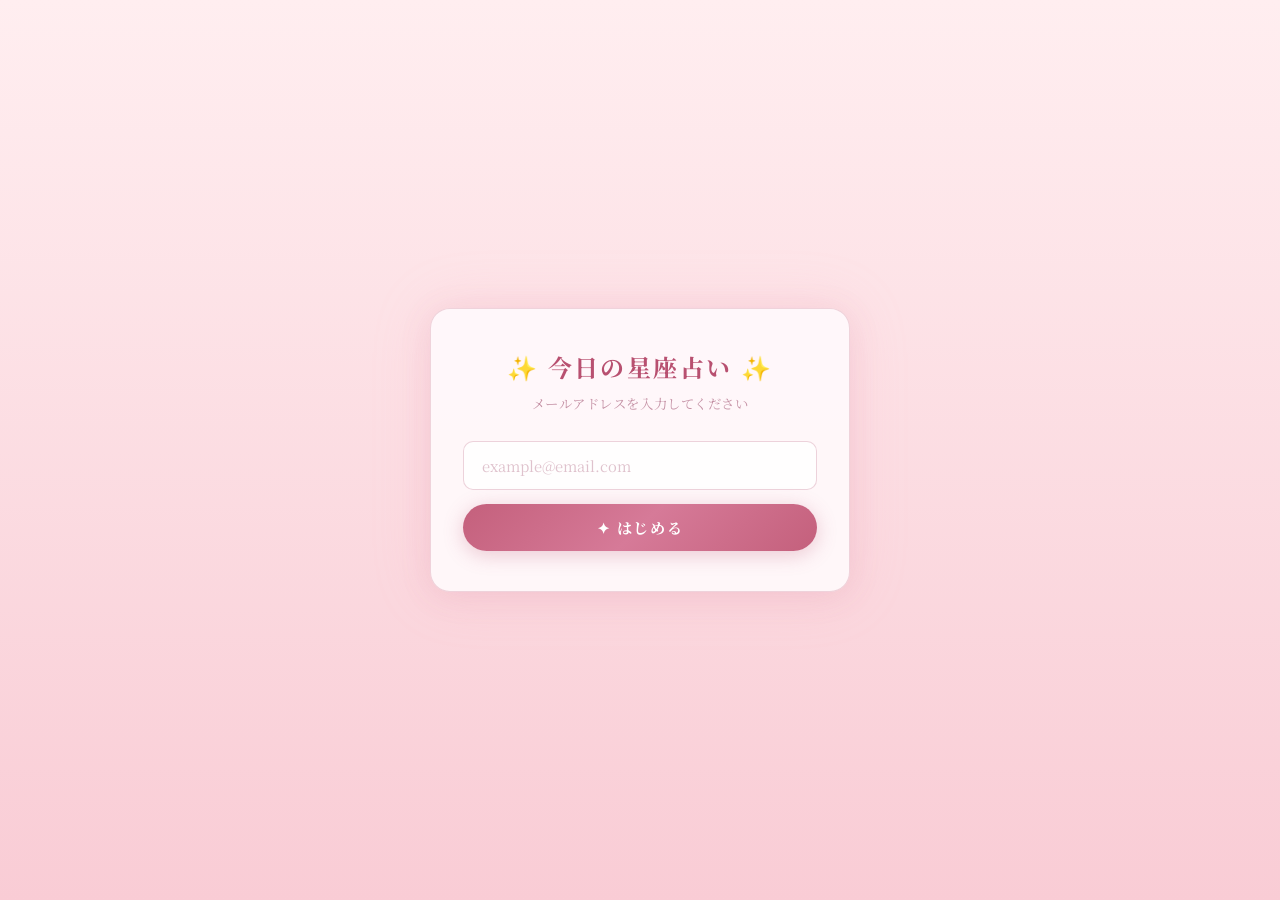
==== commit 71ff2fca: "Add files via upload" ====
--- a/index.html
+++ b/index.html
@@ -19,9 +19,6 @@
   <link rel="stylesheet" href="style.css">
 </head>
 <body>
-
-  <!-- 星空背景 -->
-  <div id="stars-bg"></div>
 
   <!-- 認証画面 -->
   <div id="auth-screen" class="auth-screen" hidden>
@@ -50,7 +47,7 @@
 
   <div class="container" hidden>
     <header>
-      <h1>✦ 美女の星占い ✦</h1>
+      <h1><span class="deco-symbol">✦</span> 美女の星占い <span class="deco-symbol">✦</span></h1>
       <p class="date" id="today-date"></p>
     </header>
 
@@ -86,7 +83,7 @@
         </ul>
       </div>
 
-      <p class="label">✦ 星座を選んでください ✦</p>
+      <p class="label"><span class="deco-symbol">✦</span> 星座を選んでください <span class="deco-symbol">✦</span></p>
       <div class="sign-grid" id="sign-grid"></div>
     </section>
 
@@ -221,18 +218,6 @@
     if ('serviceWorker' in navigator) {
       navigator.serviceWorker.register('./service-worker.js');
     }
-    // 桜の花びら生成
-    (function() {
-      const bg = document.getElementById('stars-bg');
-      for (let i = 0; i < 28; i++) {
-        const b = document.createElement('span');
-        b.className = 'cherry-blossom';
-        const size = (Math.random() * 0.7 + 0.75).toFixed(2);
-        b.textContent = '🌸';
-        b.style.cssText = `font-size:${size}rem;left:${Math.random()*100}vw;top:${Math.random()*100}vh;animation-duration:${5+Math.random()*7}s;animation-delay:${Math.random()*6}s;`;
-        bg.appendChild(b);
-      }
-    })();
   </script>
 </body>
 </html>
--- a/style.css
+++ b/style.css
@@ -15,6 +15,10 @@
   --text-sub:   #c490a4;
 }
 
+html {
+  overflow-x: hidden;
+}
+
 body {
   font-family: 'Noto Serif JP', 'Hiragino Mincho ProN', serif;
   background: linear-gradient(180deg, var(--bg-top) 0%, var(--bg-mid) 50%, var(--bg-btm) 100%);
@@ -23,29 +27,6 @@
   overflow-x: hidden;
 }
 
-/* ── Cherry Blossom Background ── */
-#stars-bg {
-  position: fixed;
-  inset: 0;
-  pointer-events: none;
-  z-index: 0;
-  overflow: hidden;
-}
-
-.cherry-blossom {
-  position: absolute;
-  pointer-events: none;
-  opacity: 0.35;
-  animation: floatBlossom ease-in-out infinite;
-  user-select: none;
-}
-
-@keyframes floatBlossom {
-  0%, 100% { transform: translateY(0) rotate(-5deg);   opacity: 0.35; }
-  33%       { transform: translateY(-18px) rotate(6deg); opacity: 0.28; }
-  66%       { transform: translateY(-8px) rotate(-9deg); opacity: 0.38; }
-}
-
 /* ── Auth Screen ── */
 .auth-screen {
   position: fixed;
@@ -79,7 +60,6 @@
   font-size: 1.5rem;
   font-weight: 700;
   color: var(--rose);
-  text-shadow: 0 0 20px rgba(184,80,112,0.25);
   margin-bottom: 10px;
   letter-spacing: 0.1em;
 }
@@ -149,10 +129,12 @@
 /* ── Container ── */
 .container {
   max-width: 430px;
+  width: 100%;
   margin: 0 auto;
   padding: 28px 16px 100px;
   position: relative;
   z-index: 1;
+  box-sizing: border-box;
 }
 
 /* ── Header ── */
@@ -165,16 +147,16 @@
 
 h1 {
   font-size: 1.65rem;
-  font-weight: 500;
+  font-weight: 700;
   color: #9d2b54;
-  text-shadow: 0 0 20px rgba(157,43,84,0.2), 0 2px 6px rgba(0,0,0,0.06);
   letter-spacing: 0.12em;
 }
 
 .date {
   margin-top: 8px;
   font-size: 0.76rem;
-  color: #7a2545;
+  font-weight: 600;
+  color: #5e1a35;
   letter-spacing: 0.08em;
 }
 
@@ -315,25 +297,30 @@
 /* ── Sign Selector Label ── */
 .label {
   font-size: 0.85rem;
-  color: #944862;
+  font-weight: 600;
+  color: #7a2f4a;
   text-align: center;
   margin-bottom: 20px;
   letter-spacing: 0.12em;
-  opacity: 0.9;
+  opacity: 1;
 }
 
 /* ── Sign Grid ── */
 .sign-grid {
   display: grid;
-  grid-template-columns: repeat(4, 1fr);
-  gap: 10px;
+  grid-template-columns: repeat(4, minmax(0, 1fr));
+  gap: 8px;
+  width: 100%;
+  box-sizing: border-box;
+  overflow: hidden;
 }
 
 .sign-btn {
-  background: rgba(255,255,255,0.7);
+  background: #c4748c;
   border: 1px solid #e8b8c4;
   border-radius: 14px;
   padding: 0;
+  margin: 0;
   cursor: pointer;
   text-align: center;
   transition: all 0.25s ease;
@@ -342,6 +329,8 @@
   align-items: stretch;
   position: relative;
   overflow: hidden;
+  min-width: 0;
+  box-sizing: border-box;
 }
 
 .sign-btn::after {
@@ -368,13 +357,19 @@
 .sign-btn-img-wrap {
   position: relative;
   width: 100%;
+  aspect-ratio: 9 / 10;
   overflow: hidden;
   border-radius: 14px;
+  padding: 0;
+  margin: 0;
+  background: #c4748c;
 }
 
 .sign-btn-img {
-  width: 100%;
-  aspect-ratio: 9 / 10;
+  position: absolute;
+  inset: 0;
+  width: 100%;
+  height: 100%;
   object-fit: cover;
   object-position: center 25%;
   display: block;
@@ -385,13 +380,12 @@
   bottom: 0;
   left: 0;
   right: 0;
-  font-size: 14px;
-  font-weight: 500;
+  font-size: 18px;
+  font-weight: 700;
   color: #ffffff;
   letter-spacing: 0.06em;
   text-align: center;
   padding: 6px 4px 7px;
-  text-shadow: 0 1px 3px rgba(0,0,0,0.8);
   z-index: 2;
   display: flex;
   align-items: center;
@@ -401,16 +395,16 @@
 
 .btn-zodiac-icon {
   display: inline-flex;
-  width: 14px;
-  height: 14px;
+  width: 19px;
+  height: 19px;
   flex-shrink: 0;
   color: #ffffff;
-  filter: drop-shadow(0 1px 3px rgba(0,0,0,0.8));
+  filter: drop-shadow(0 1px 4px rgba(0,0,0,0.95));
 }
 
 .btn-zodiac-icon svg {
-  width: 14px;
-  height: 14px;
+  width: 19px;
+  height: 19px;
   display: block;
 }
 
@@ -446,10 +440,9 @@
   color: #9d2b54;
   text-align: center;
   letter-spacing: 0.14em;
-  font-weight: 500;
+  font-weight: 700;
   padding: 12px 0 0;
   margin-bottom: 12px;
-  text-shadow: 0 0 16px rgba(157,43,84,0.18);
 }
 
 .sign-overlay-top {
@@ -475,7 +468,6 @@
   letter-spacing: 0.05em;
   font-weight: 500;
   white-space: nowrap;
-  text-shadow: 0 1px 4px rgba(0,0,0,0.95), 0 0 8px rgba(0,0,0,0.8);
 }
 
 .fortune-img-frame {
@@ -504,9 +496,9 @@
 
 .lucky-overlay-badge {
   font-size: 0.72rem;
+  font-weight: 600;
   color: #ffffff;
   letter-spacing: 0.04em;
-  text-shadow: 0 1px 4px rgba(0,0,0,0.8);
 }
 
 .fortune-img {
@@ -524,10 +516,9 @@
 
 .fortune-title {
   font-size: 1.05rem;
-  font-weight: 500;
+  font-weight: 700;
   color: #7a2545;
   letter-spacing: 0.08em;
-  text-shadow: none;
 }
 
 /* ── Fortune Content (below image) ── */
@@ -542,6 +533,7 @@
 
 .fortune-content .stars {
   font-size: 1.2rem;
+  font-weight: 600;
   text-align: center;
   flex-shrink: 0;
   letter-spacing: 3px;
@@ -565,7 +557,7 @@
   flex: 1;
   overflow: hidden;
   color: #6b3048;
-  font-weight: 300;
+  font-weight: 500;
   letter-spacing: 0.03em;
   -webkit-mask-image: linear-gradient(to bottom, black 72%, transparent 100%);
   mask-image: linear-gradient(to bottom, black 72%, transparent 100%);
@@ -607,7 +599,7 @@
 .nav-btn {
   font-family: inherit;
   font-size: 0.87rem;
-  font-weight: 600;
+  font-weight: 700;
   padding: 6px 22px;
   border-radius: 50px;
   cursor: pointer;
@@ -657,13 +649,41 @@
   padding: 0 20px 36px;
 }
 
-/* ── Responsive ── */
-@media (max-width: 420px) {
-  .sign-grid { grid-template-columns: repeat(3, 1fr); }
-  h1 { font-size: 1.35rem; }
-  .nav-btn { padding: 10px 18px; font-size: 0.82rem; }
+/* ── Responsive (iPhone 13 390×844px 基準) ── */
+@media (max-width: 430px) {
+  /* コンテナ */
+  .container { padding: 12px 16px 24px; }
+
+  /* ヘッダー */
+  header { margin-bottom: 12px; padding-bottom: 10px; }
+  h1 { font-size: 1.3rem; letter-spacing: 0.08em; }
+  .date { margin-top: 5px; font-size: 0.8rem; }
+
+  /* ラベル */
+  .label { font-size: 0.95rem; margin-bottom: 10px; letter-spacing: 0.08em; }
+
+  /* PWAインストールバナーは常に非表示 */
+  .install-banner { display: none !important; }
+
+  /* 星座グリッド：3列、縦長カード */
+  .sign-grid { grid-template-columns: repeat(3, minmax(0, 1fr)); width: 100%; padding: 0; gap: 6px; margin-bottom: 8px; }
+  .sign-btn-img-wrap { aspect-ratio: 4 / 5; border-radius: 12px; }
+  .sign-btn { border-radius: 12px; }
+  .sign-btn .btn-name { font-size: 16px; padding: 6px 4px 7px; }
+  .btn-zodiac-icon { width: 17px; height: 17px; }
+  .btn-zodiac-icon svg { width: 17px; height: 17px; }
+
+  /* 占い結果ページ */
+  .fortune-page { padding-top: 0; }
+  .fortune-img-area { padding: 6px 14px 0; }
+  .fortune-page-heading { font-size: 1rem; padding: 8px 0 0; margin-bottom: 8px; }
+  .fortune-img-frame { aspect-ratio: 3 / 4; width: 80%; margin: 0 auto; max-height: 50vh; }
+  .fortune-title-below { padding: 6px 12px 0; }
   .fortune-title { font-size: 1rem; }
-  .fortune-img-area { padding: 6px 10px 0; }
+  .fortune-content { padding: 6px 20px 4px; gap: 6px; }
+  .fortune-content .stars { font-size: 1.1rem; letter-spacing: 2px; }
+  .fortune-content .fortune-text { font-size: 0.9rem; line-height: 1.7; max-height: 25vh; overflow: hidden; }
+  .fortune-nav { padding: 0 20px 20px; }
+  .nav-btn { padding: 10px 22px; font-size: 0.87rem; }
   .sign-btn .char-icon { width: 44px; height: 50px; }
-  .fortune-page { padding-top: 0; }
-}
+}
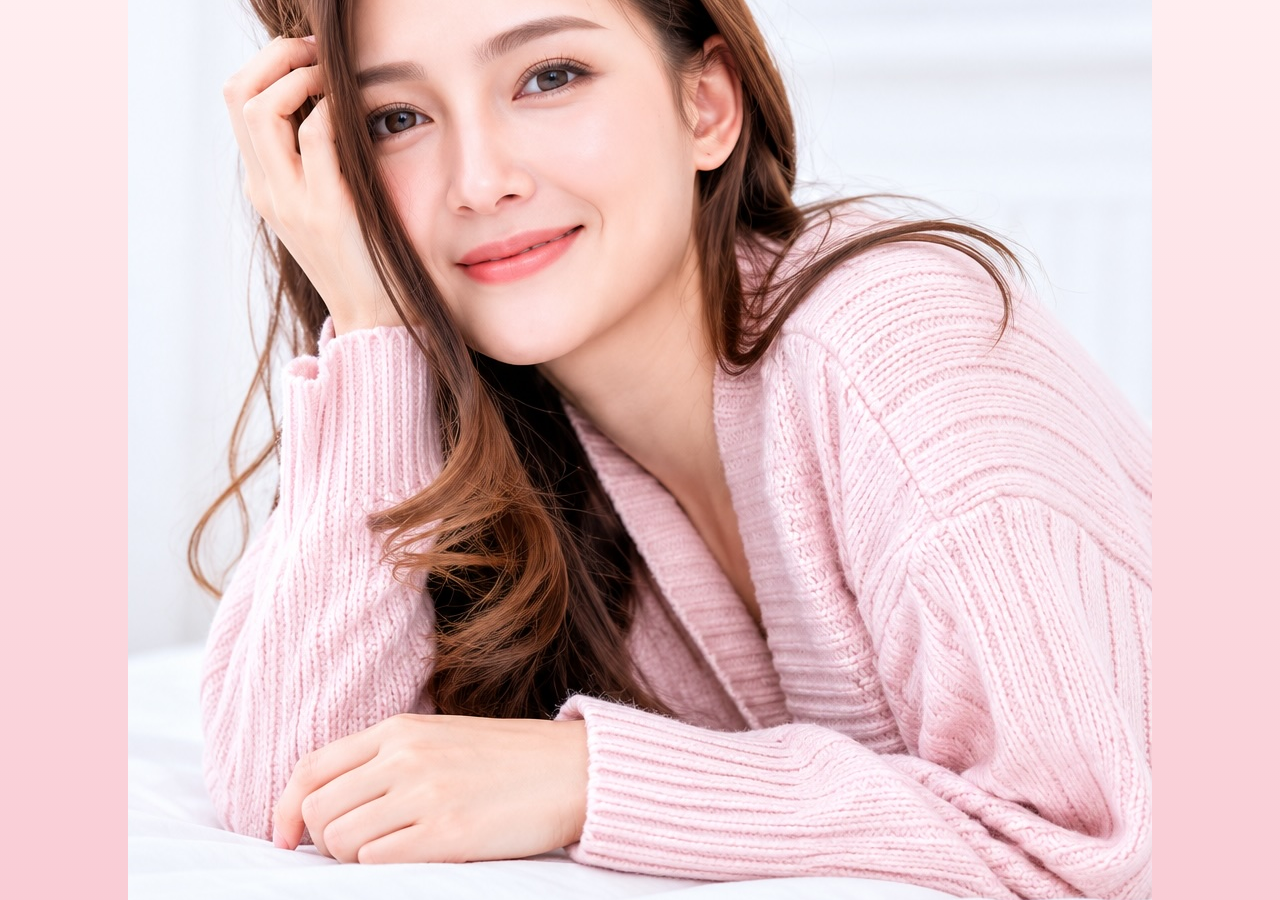
==== commit 07598555: "Add files via upload" ====
--- a/index.html
+++ b/index.html
@@ -8,7 +8,7 @@
 
   <!-- PWA -->
   <link rel="manifest" href="manifest.json">
-  <meta name="theme-color" content="#0d1540">
+  <meta name="theme-color" content="#fce4ec">
 
   <!-- iOS ホーム画面対応 -->
   <meta name="apple-mobile-web-app-capable" content="yes">
@@ -21,27 +21,33 @@
 <body>
 
   <!-- 認証画面 -->
-  <div id="auth-screen" class="auth-screen" hidden>
-    <div class="auth-card">
-      <h1 class="auth-title">✨ 今日の星座占い ✨</h1>
-      <p class="auth-subtitle">メールアドレスを入力してください</p>
-
-      <div id="auth-form-area">
-        <div class="auth-input-wrap">
-          <input
-            type="email"
-            id="auth-email"
-            class="auth-input"
-            placeholder="example@email.com"
-            autocomplete="email"
-          />
-        </div>
-        <button id="auth-submit-btn" class="auth-submit-btn">
-          ✦ はじめる
-        </button>
-        <p id="auth-error" class="auth-error" hidden></p>
-      </div>
-
+  <div id="auth-screen" class="auth-screen">
+    <div class="auth-inner">
+
+      <div class="auth-title-area">
+        <h1 class="auth-title">✦ 美女の星占い ✦</h1>
+        <p class="auth-date" id="auth-date"></p>
+      </div>
+
+      <div class="auth-img-wrap">
+        <img id="auth-bg-img" class="auth-bg-img" src="" alt="">
+        <div class="auth-overlay">
+          <p class="auth-overlay-label">メールアドレスを入力してください</p>
+          <div class="auth-input-wrap">
+            <input
+              type="email"
+              id="auth-email"
+              class="auth-input"
+              placeholder="example@email.com"
+              autocomplete="email"
+            />
+          </div>
+          <button id="auth-submit-btn" class="auth-submit-btn">✦ はじめる</button>
+          <p id="auth-error" class="auth-error" hidden></p>
+        </div>
+      </div>
+
+      <div class="auth-bottom-pad"></div>
     </div>
   </div>
 
--- a/style.css
+++ b/style.css
@@ -17,10 +17,12 @@
 
 html {
   overflow-x: hidden;
+  background-color: #fce4ec !important;
 }
 
 body {
   font-family: 'Noto Serif JP', 'Hiragino Mincho ProN', serif;
+  background-color: #fce4ec !important;
   background: linear-gradient(180deg, var(--bg-top) 0%, var(--bg-mid) 50%, var(--bg-btm) 100%);
   min-height: 100vh;
   color: var(--text-main);
@@ -296,7 +298,7 @@
 
 /* ── Sign Selector Label ── */
 .label {
-  font-size: 0.85rem;
+  font-size: 0.95rem;
   font-weight: 600;
   color: #7a2f4a;
   text-align: center;
@@ -308,9 +310,10 @@
 /* ── Sign Grid ── */
 .sign-grid {
   display: grid;
-  grid-template-columns: repeat(4, minmax(0, 1fr));
+  grid-template-columns: repeat(3, minmax(0, 1fr));
   gap: 8px;
   width: 100%;
+  padding: 0 12px;
   box-sizing: border-box;
   overflow: hidden;
 }
@@ -357,7 +360,7 @@
 .sign-btn-img-wrap {
   position: relative;
   width: 100%;
-  aspect-ratio: 9 / 10;
+  aspect-ratio: 4 / 5;
   overflow: hidden;
   border-radius: 14px;
   padding: 0;
@@ -370,6 +373,7 @@
   inset: 0;
   width: 100%;
   height: 100%;
+  max-width: 100%;
   object-fit: cover;
   object-position: center 25%;
   display: block;
@@ -440,7 +444,7 @@
   color: #9d2b54;
   text-align: center;
   letter-spacing: 0.14em;
-  font-weight: 700;
+  font-weight: 800;
   padding: 12px 0 0;
   margin-bottom: 12px;
 }
@@ -466,7 +470,7 @@
   font-size: 0.72rem;
   color: rgba(255,255,255,0.96);
   letter-spacing: 0.05em;
-  font-weight: 500;
+  font-weight: 700;
   white-space: nowrap;
 }
 
@@ -496,7 +500,7 @@
 
 .lucky-overlay-badge {
   font-size: 0.72rem;
-  font-weight: 600;
+  font-weight: 700;
   color: #ffffff;
   letter-spacing: 0.04em;
 }
@@ -516,7 +520,7 @@
 
 .fortune-title {
   font-size: 1.05rem;
-  font-weight: 700;
+  font-weight: 800;
   color: #7a2545;
   letter-spacing: 0.08em;
 }
@@ -533,7 +537,7 @@
 
 .fortune-content .stars {
   font-size: 1.2rem;
-  font-weight: 600;
+  font-weight: 700;
   text-align: center;
   flex-shrink: 0;
   letter-spacing: 3px;
@@ -557,7 +561,7 @@
   flex: 1;
   overflow: hidden;
   color: #6b3048;
-  font-weight: 500;
+  font-weight: 700;
   letter-spacing: 0.03em;
   -webkit-mask-image: linear-gradient(to bottom, black 72%, transparent 100%);
   mask-image: linear-gradient(to bottom, black 72%, transparent 100%);
@@ -599,7 +603,7 @@
 .nav-btn {
   font-family: inherit;
   font-size: 0.87rem;
-  font-weight: 700;
+  font-weight: 800;
   padding: 6px 22px;
   border-radius: 50px;
   cursor: pointer;
@@ -666,7 +670,7 @@
   .install-banner { display: none !important; }
 
   /* 星座グリッド：3列、縦長カード */
-  .sign-grid { grid-template-columns: repeat(3, minmax(0, 1fr)); width: 100%; padding: 0; gap: 6px; margin-bottom: 8px; }
+  .sign-grid { grid-template-columns: repeat(3, minmax(0, 1fr)); width: 100%; padding: 0 12px; gap: 6px; margin-bottom: 8px; }
   .sign-btn-img-wrap { aspect-ratio: 4 / 5; border-radius: 12px; }
   .sign-btn { border-radius: 12px; }
   .sign-btn .btn-name { font-size: 16px; padding: 6px 4px 7px; }
@@ -677,7 +681,7 @@
   .fortune-page { padding-top: 0; }
   .fortune-img-area { padding: 6px 14px 0; }
   .fortune-page-heading { font-size: 1rem; padding: 8px 0 0; margin-bottom: 8px; }
-  .fortune-img-frame { aspect-ratio: 3 / 4; width: 80%; margin: 0 auto; max-height: 50vh; }
+  .fortune-img-frame { aspect-ratio: 3 / 4; width: 90%; margin: 0 auto; max-height: 50vh; }
   .fortune-title-below { padding: 6px 12px 0; }
   .fortune-title { font-size: 1rem; }
   .fortune-content { padding: 6px 20px 4px; gap: 6px; }
@@ -687,3 +691,75 @@
   .nav-btn { padding: 10px 22px; font-size: 0.87rem; }
   .sign-btn .char-icon { width: 44px; height: 50px; }
 }
+
+/* ── Override: はみ出し強制防止（最終上書き） ── */
+html, body {
+  max-width: 100vw !important;
+  overflow-x: hidden !important;
+}
+
+.container {
+  max-width: 100vw !important;
+  overflow-x: hidden !important;
+  padding-left: 12px !important;
+  padding-right: 12px !important;
+  box-sizing: border-box !important;
+}
+
+.sign-grid {
+  grid-template-columns: repeat(3, minmax(0, 1fr)) !important;
+  width: 100% !important;
+  max-width: 100% !important;
+  box-sizing: border-box !important;
+  padding: 0 8px !important;
+  gap: 6px !important;
+}
+
+/* ── PC Layout (768px以上) ── */
+@media (min-width: 768px) {
+  body {
+    display: flex;
+    justify-content: center;
+    align-items: center;
+    min-height: 100vh;
+    background: linear-gradient(180deg, #fce4ec 0%, #f8bbd0 50%, #f48fb1 100%) !important;
+  }
+
+  .container {
+    max-width: 430px !important;
+    width: 100% !important;
+    min-height: 100vh;
+    background: linear-gradient(180deg, #ffeef0 0%, #ffdde2 50%, #f9ccd5 100%);
+    box-shadow: 0 0 30px rgba(0, 0, 0, 0.15);
+    border-radius: 0;
+    padding-left: 16px !important;
+    padding-right: 16px !important;
+  }
+
+  .sign-grid {
+    grid-template-columns: repeat(3, minmax(0, 1fr)) !important;
+    padding: 0 12px !important;
+    gap: 8px !important;
+  }
+
+  .install-banner {
+    display: none !important;
+  }
+
+  @keyframes sakuraFall {
+    0%   { transform: translateY(-30px) translateX(0) rotate(0deg);       opacity: 0; }
+    10%  { opacity: 0.75; }
+    50%  { transform: translateY(50vh)  translateX(50px) rotate(200deg); }
+    90%  { opacity: 0.55; }
+    100% { transform: translateY(110vh) translateX(-30px) rotate(400deg); opacity: 0; }
+  }
+
+  .sakura-petal {
+    position: fixed;
+    border-radius: 50% 0 50% 0;
+    background: rgba(255, 150, 170, 0.7);
+    pointer-events: none;
+    z-index: 0;
+    animation: sakuraFall linear infinite;
+  }
+}
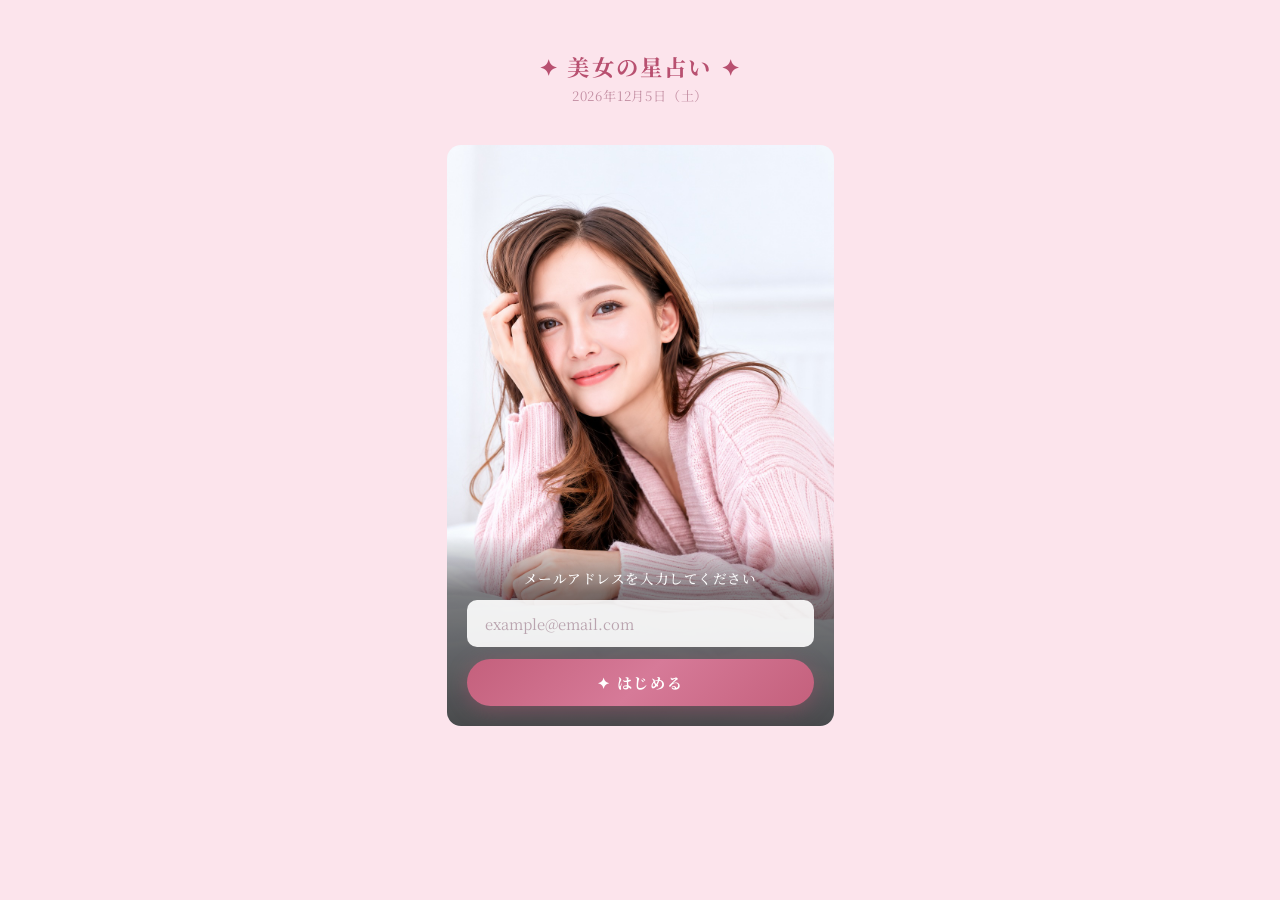
==== commit 5a7cedbd: "Add files via upload" ====
--- a/index.html
+++ b/index.html
@@ -89,7 +89,7 @@
         </ul>
       </div>
 
-      <p class="label"><span class="deco-symbol">✦</span> 星座を選んでください <span class="deco-symbol">✦</span></p>
+      <p class="label">✦ 星座を選んでください ✦</p>
       <div class="sign-grid" id="sign-grid"></div>
     </section>
 
--- a/style.css
+++ b/style.css
@@ -23,7 +23,6 @@
 body {
   font-family: 'Noto Serif JP', 'Hiragino Mincho ProN', serif;
   background-color: #fce4ec !important;
-  background: linear-gradient(180deg, var(--bg-top) 0%, var(--bg-mid) 50%, var(--bg-btm) 100%);
   min-height: 100vh;
   color: var(--text-main);
   overflow-x: hidden;
@@ -33,23 +32,21 @@
 .auth-screen {
   position: fixed;
   inset: 0;
-  background: linear-gradient(180deg, var(--bg-top) 0%, var(--bg-btm) 100%);
-  display: flex;
-  align-items: center;
+  background: #fce4ec;
+  display: flex;
+  align-items: flex-start;
   justify-content: center;
   z-index: 200;
-  padding: 20px;
-}
-
-.auth-card {
-  background: rgba(255, 248, 250, 0.97);
-  border-radius: 20px;
-  padding: 40px 32px;
-  border: 1px solid var(--card-border);
-  box-shadow: 0 4px 32px rgba(184,80,112,0.12), 0 0 60px rgba(255,180,200,0.18);
-  width: 100%;
-  max-width: 420px;
-  text-align: center;
+  overflow-y: auto;
+}
+
+.auth-inner {
+  width: 100%;
+  max-width: 430px;
+  display: flex;
+  flex-direction: column;
+  align-items: center;
+  padding-top: 50px;
   animation: fadeUp 0.5s ease;
 }
 
@@ -58,62 +55,103 @@
   to   { opacity: 1; transform: translateY(0); }
 }
 
+.auth-title-area {
+  text-align: center;
+  margin-bottom: 16px;
+  width: 100%;
+}
+
 .auth-title {
-  font-size: 1.5rem;
+  font-size: 1.4rem;
   font-weight: 700;
   color: var(--rose);
-  margin-bottom: 10px;
+  margin-bottom: 4px;
   letter-spacing: 0.1em;
 }
 
-.auth-subtitle {
-  font-size: 0.84rem;
+.auth-date {
+  font-size: 0.82rem;
   color: var(--text-sub);
-  margin-bottom: 28px;
+  letter-spacing: 0.06em;
+}
+
+.auth-img-wrap {
+  position: relative;
+  width: 90%;
+  aspect-ratio: 2 / 3;
+  border-radius: 14px;
+  overflow: hidden;
+  margin-top: 24px;
+}
+
+.auth-bg-img {
+  width: 100%;
+  height: 100%;
+  object-fit: cover;
+  object-position: center center;
+  display: block;
+}
+
+.auth-overlay {
+  position: absolute;
+  bottom: 0;
+  left: 0;
+  right: 0;
+  background: linear-gradient(transparent, rgba(0,0,0,0.5) 30%, rgba(0,0,0,0.7));
+  padding: 32px 20px 20px;
+}
+
+.auth-overlay-label {
+  color: #fff;
+  font-size: 0.85rem;
+  font-weight: 500;
+  margin-bottom: 12px;
+  text-align: center;
   letter-spacing: 0.04em;
 }
 
-.auth-input-wrap { margin-bottom: 14px; }
+.auth-input-wrap { margin-bottom: 12px; }
 
 .auth-input {
   width: 100%;
   padding: 13px 18px;
-  border: 1px solid rgba(184,80,112,0.25);
+  border: none;
   border-radius: 10px;
   font-size: 0.92rem;
   font-family: inherit;
   color: var(--rose-dark);
-  background: rgba(255,255,255,0.85);
+  background: rgba(255,255,255,0.9);
   outline: none;
-  transition: border-color 0.2s, box-shadow 0.2s;
+  box-sizing: border-box;
+  transition: box-shadow 0.2s;
 }
 
 .auth-input:focus {
-  border-color: var(--rose);
-  box-shadow: 0 0 0 2px rgba(184,80,112,0.12);
-}
-
-.auth-input::placeholder { color: rgba(196,144,164,0.55); }
+  box-shadow: 0 0 0 2px rgba(184,80,112,0.35);
+}
+
+.auth-input::placeholder { color: rgba(140,100,120,0.55); }
 
 .auth-submit-btn {
   width: 100%;
   padding: 13px;
   background: linear-gradient(135deg, #c4607c, #d67a98, #c4607c);
   border: none;
-  border-radius: 50px;
+  border-radius: 25px;
   color: #fff;
   font-family: inherit;
   font-size: 0.95rem;
   font-weight: 700;
   cursor: pointer;
   letter-spacing: 0.1em;
-  box-shadow: 0 4px 20px rgba(184,80,112,0.28);
+  box-shadow: 0 4px 20px rgba(184,80,112,0.4);
+  box-sizing: border-box;
   transition: all 0.2s;
 }
 
 .auth-submit-btn:hover {
   transform: translateY(-2px);
-  box-shadow: 0 8px 30px rgba(184,80,112,0.42);
+  box-shadow: 0 8px 30px rgba(184,80,112,0.52);
 }
 
 .auth-submit-btn:disabled { opacity: 0.5; cursor: not-allowed; transform: none; }
@@ -121,12 +159,11 @@
 .auth-error {
   margin-top: 10px;
   font-size: 0.8rem;
-  color: #c04060;
-  background: rgba(200,50,80,0.06);
-  border: 1px solid rgba(200,80,100,0.22);
-  border-radius: 8px;
-  padding: 8px 14px;
-}
+  color: #ffb3c0;
+  text-align: center;
+}
+
+.auth-bottom-pad { padding-bottom: 36px; }
 
 /* ── Container ── */
 .container {
@@ -426,7 +463,7 @@
   flex-direction: column;
   justify-content: flex-start;
   overflow: hidden;
-  background: linear-gradient(180deg, var(--bg-top) 0%, var(--bg-mid) 50%, var(--bg-btm) 100%);
+  background: #fce4ec;
   padding-top: 0;
 }
 
@@ -479,6 +516,16 @@
   aspect-ratio: 3 / 4;
   overflow: hidden;
   border-radius: 12px;
+  opacity: 0;
+}
+
+@keyframes fortuneImgReveal {
+  from { opacity: 0; transform: translateY(12px); }
+  to   { opacity: 1; transform: translateY(0); }
+}
+
+.fortune-img-frame.is-visible {
+  animation: fortuneImgReveal 0.8s ease-out 0.5s both;
 }
 
 .lucky-overlay {
@@ -729,7 +776,7 @@
     max-width: 430px !important;
     width: 100% !important;
     min-height: 100vh;
-    background: linear-gradient(180deg, #ffeef0 0%, #ffdde2 50%, #f9ccd5 100%);
+    background: #fce4ec;
     box-shadow: 0 0 30px rgba(0, 0, 0, 0.15);
     border-radius: 0;
     padding-left: 16px !important;
@@ -746,20 +793,21 @@
     display: none !important;
   }
 
-  @keyframes sakuraFall {
-    0%   { transform: translateY(-30px) translateX(0) rotate(0deg);       opacity: 0; }
-    10%  { opacity: 0.75; }
-    50%  { transform: translateY(50vh)  translateX(50px) rotate(200deg); }
-    90%  { opacity: 0.55; }
-    100% { transform: translateY(110vh) translateX(-30px) rotate(400deg); opacity: 0; }
+  @keyframes heartFloat {
+    0%   { transform: translateY(0)       translateX(0px)   scale(0.5); opacity: 0; }
+    15%  { transform: translateY(-15vh)   translateX(10px)  scale(0.9); opacity: 0.7; }
+    50%  { transform: translateY(-55vh)   translateX(-12px) scale(1.0); opacity: 0.6; }
+    85%  { transform: translateY(-85vh)   translateX(8px)   scale(0.8); opacity: 0.4; }
+    100% { transform: translateY(-120vh)  translateX(-5px)  scale(0.5); opacity: 0; }
   }
 
-  .sakura-petal {
+  .heart-float {
     position: fixed;
-    border-radius: 50% 0 50% 0;
-    background: rgba(255, 150, 170, 0.7);
+    bottom: -30px;
+    color: rgba(255, 100, 130, 0.7);
     pointer-events: none;
     z-index: 0;
-    animation: sakuraFall linear infinite;
+    line-height: 1;
+    animation: heartFloat linear infinite;
   }
 }
